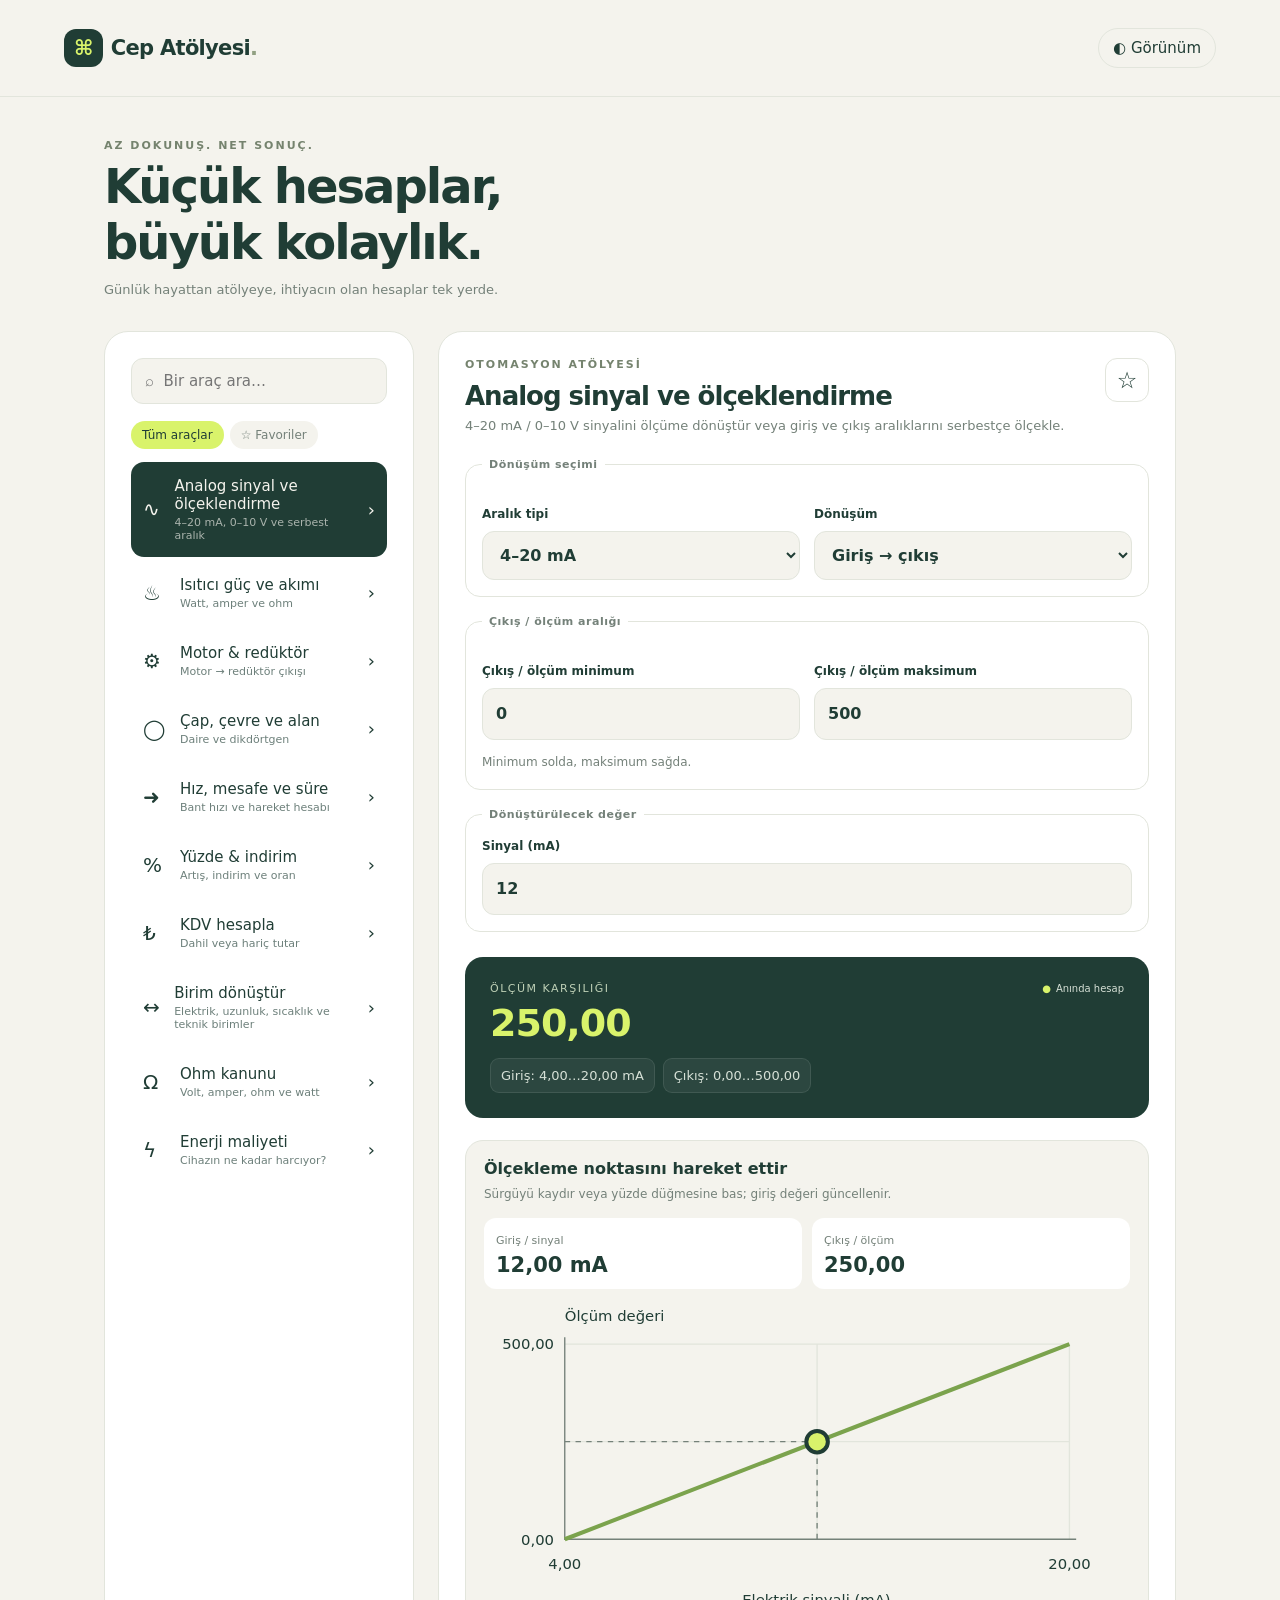
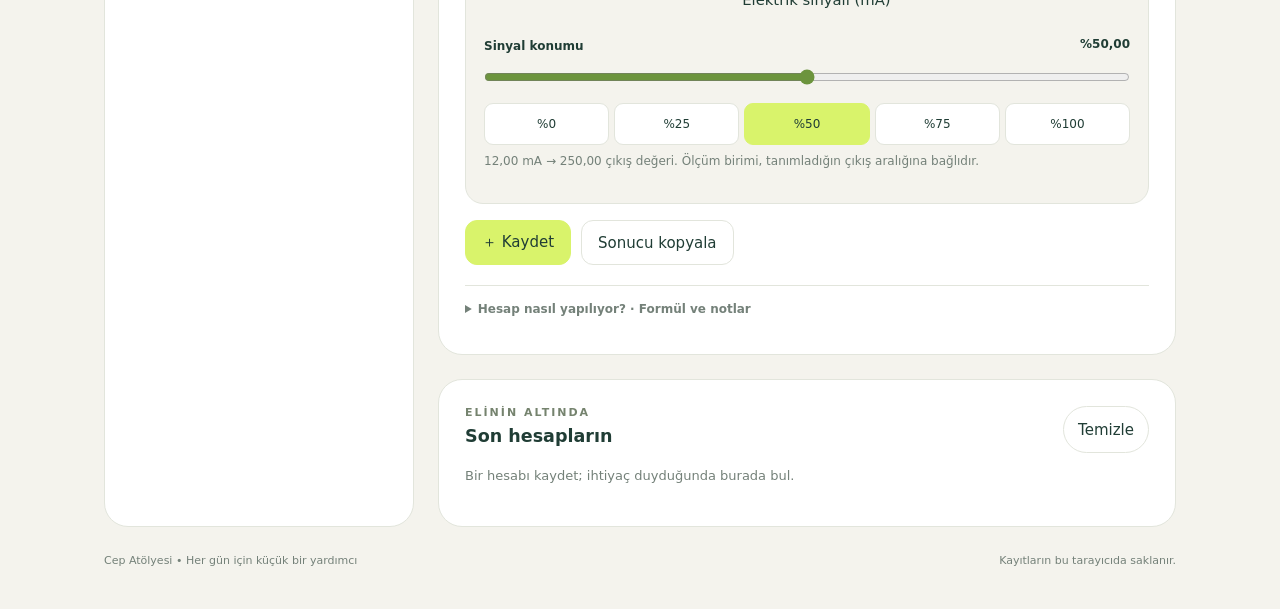
==== tools/index.html @ c8394dfa "Add files via upload" ====
<!doctype html>
<html lang="tr">
<head>
<meta charset="utf-8">
<meta name="viewport" content="width=device-width,initial-scale=1">
<meta name="theme-color" content="#183c32">
<link rel="manifest" href="manifest.json">
<title>Cep Atölyesi</title>
<style>
:root{--bg:#f4f3ed;--card:#fff;--ink:#203d35;--line:#e2e5dc;--muted:#748179;--accent:#d9f36b;--warn:#a44c24}
body.dark{--bg:#0b0b0d;--card:#18181b;--ink:#f1f1f2;--line:#343438;--muted:#a3a3aa;--warn:#ffc48d}
*{box-sizing:border-box}[hidden]{display:none!important}
body{margin:0;background:var(--bg);color:var(--ink);font:15px system-ui,sans-serif}
button,input,select{font:inherit}button{cursor:pointer}
button:focus-visible,input:focus-visible,select:focus-visible,summary:focus-visible{outline:2px solid #a9c858;outline-offset:3px}
header{padding:28px 5%;display:flex;align-items:center;justify-content:space-between;border-bottom:1px solid var(--line)}
.brand{font-size:21px;font-weight:800;letter-spacing:-.7px}.logo{background:var(--ink);color:var(--accent);padding:7px 10px;border-radius:12px;margin-right:8px}
body.dark .logo{background:#242428}
.wrap{max-width:1120px;margin:auto;padding:42px 24px}
h1{font-size:clamp(32px,6vw,48px);letter-spacing:-2px;margin:6px 0 10px}p{line-height:1.6}
.eyebrow{font-size:11px;letter-spacing:2px;font-weight:800;color:#75836e}.intro{margin-bottom:30px}
.layout{display:grid;grid-template-columns:310px 1fr;gap:24px}
.panel{background:var(--card);border:1px solid var(--line);border-radius:24px;padding:26px;min-width:0}
.search,input,select{width:100%;border:1px solid var(--line);border-radius:12px;padding:13px;background:var(--bg);color:var(--ink);min-width:0}
.search{margin-bottom:17px}
nav button{width:100%;display:flex;align-items:center;text-align:left;gap:13px;border:0;background:transparent;border-radius:13px;padding:15px 12px;color:var(--ink);margin:4px 0}
nav button.active{background:var(--ink);color:var(--bg)}
nav small{display:block;font-size:11px;opacity:.65;margin-top:3px}.ico{font-size:20px;width:24px}.star{margin-left:auto;font-size:18px}
.tabs{display:flex;gap:6px;margin-bottom:13px}
.tabs button{border:0;border-radius:20px;padding:7px 11px;background:var(--bg);color:var(--muted);font-size:12px}
.tabs button.selected{background:var(--accent);color:#203d35}
.head{display:flex;justify-content:space-between;gap:10px}.head>div{min-width:0}
h2{font-size:26px;letter-spacing:-1px;margin:0 0 7px}.empty,.muted{color:var(--muted);font-size:13px}
.fav{flex-shrink:0;border:1px solid var(--line);background:var(--card);border-radius:12px;width:44px;height:44px;font-size:23px;color:var(--ink)}
.fields{display:flex;flex-direction:column;gap:18px;margin-top:25px}
.field-group{margin:0;padding:16px;border:1px solid var(--line);border-radius:15px;min-width:0}
.field-group legend{padding:0 7px;font-size:11px;font-weight:750;letter-spacing:.5px;color:var(--muted)}
.field-row{display:grid;grid-template-columns:repeat(2,minmax(0,1fr));gap:14px}
label{display:flex;flex-direction:column;font-size:12px;font-weight:650;line-height:1.5;min-width:0}
label.wide{grid-column:1/-1}.field-label{flex:1;min-height:36px;display:flex;align-items:flex-end}.wide .field-label{min-height:0}
label input,label select{font-size:16px;min-height:48px;margin-top:8px}
.group-note{margin:13px 0 0;font-size:12px;line-height:1.65;color:var(--muted)}
.result{background:var(--ink);color:#fff;border-radius:18px;padding:25px;margin-top:25px;min-height:148px}
body.dark .result{background:#242428}
.result small{color:#bed0b6;font-size:11px;text-transform:uppercase;letter-spacing:1.5px}
.result-heading{display:flex;justify-content:space-between;gap:12px;align-items:center}
.live-tag{font-size:10px;color:#d6e0d6;white-space:nowrap}.live-tag:before{content:'●';color:var(--accent);margin-right:5px}
.number{font-size:38px;font-weight:750;letter-spacing:-1px;margin:6px 0;color:var(--accent);overflow-wrap:anywhere}
.detail{display:flex;flex-wrap:wrap;gap:8px;margin-top:13px;line-height:1.5;font-size:13px;color:#d6e0d6}
.detail span{background:#ffffff0e;border:1px solid #ffffff18;border-radius:9px;padding:7px 10px}
.detail.error{color:#ffd9c2}
.sv{margin-top:22px;padding:18px;border:1px solid var(--line);border-radius:18px;background:var(--bg)}
.sv h3{margin:0;font-size:16px}.sv p{font-size:12px;line-height:1.6;color:var(--muted);margin:7px 0 14px}
.sv-values{display:grid;grid-template-columns:repeat(2,minmax(0,1fr));gap:10px}
.sv-values div{padding:12px;background:var(--card);border-radius:12px;min-width:0}
.sv-values small{color:var(--muted);font-size:11px}.sv-values strong{display:block;font-size:21px;margin-top:5px;overflow-wrap:anywhere}
.chart{width:100%;display:block;color:var(--ink);margin-top:8px}
.chart text{fill:currentColor;font:11px system-ui,sans-serif}.chart path{fill:none}
.chart .grid{stroke:var(--line)}.chart .axis{stroke:var(--muted)}.chart .line{stroke:#7ba34d;stroke-width:3}
.chart .cross{stroke:var(--muted);stroke-dasharray:4 4}.chart .pt{fill:var(--accent);stroke:#203d35;stroke-width:3}
.sv-pos{display:flex;justify-content:space-between;font-size:12px;margin-top:10px}
#sv-slider{padding:0;border:0;min-height:44px;margin:0;accent-color:#6c943d;background:transparent}
.stops{display:flex;gap:5px}
.stops button{flex:1;min-height:42px;border:1px solid var(--line);background:var(--card);color:var(--ink);border-radius:9px;font-size:12px}
.stops button.active{background:var(--accent);color:#203d35;border-color:var(--accent)}
.sv-state{font-size:12px;line-height:1.6;margin:12px 0 0;color:var(--muted)}.sv-state.warn{color:var(--warn)}
.actions{display:flex;flex-wrap:wrap;gap:10px;margin-top:16px}
.actions button,.theme{border:1px solid var(--line);background:var(--card);border-radius:12px;padding:12px 16px;color:var(--ink)}
.theme{background:transparent;border-radius:25px;padding:10px 14px}
.actions .primary{background:var(--accent);border-color:var(--accent);color:#203d35}
button:disabled{opacity:.45;cursor:default}
.formula-box{margin-top:20px;border-top:1px solid var(--line);padding-top:16px;color:var(--muted);font-size:12px}
.formula-box summary{cursor:pointer;min-height:26px;font-weight:650}.formula-box p{line-height:1.7;margin:8px 0}
.bottom{margin-top:24px}
.history{display:flex;justify-content:space-between;gap:12px;width:100%;text-align:left;border:0;border-bottom:1px solid var(--line);background:transparent;color:var(--ink);padding:14px 0;font-size:13px}
.history span{display:block;color:var(--muted);font-size:11px;line-height:1.6;margin-top:3px}.history strong{overflow-wrap:anywhere;text-align:right}
footer{display:flex;flex-wrap:wrap;justify-content:space-between;gap:20px;margin-top:27px;font-size:11px;color:var(--muted)}
#toast{position:fixed;bottom:22px;left:50%;transform:translateX(-50%);background:var(--ink);color:var(--bg);border-radius:30px;padding:12px 20px;display:none;z-index:4}
@media(max-width:720px){header{padding:20px}.wrap{padding:28px 16px}.layout{grid-template-columns:1fr;gap:16px}.panel{padding:20px;border-radius:20px}
nav{display:grid;grid-template-columns:1fr 1fr;gap:3px}nav button{padding:12px 8px;font-size:12px;min-width:0}.star{display:none}
.field-group{padding:12px}.field-row{gap:10px}label input{padding:11px 9px}label select{font-size:14px}.number{font-size:32px}.result{padding:20px}.chart text{font-size:16px}}
</style>
</head>
<body>
<header><div class="brand"><span class="logo">⌘</span>Cep Atölyesi<span style="color:#91a082">.</span></div><button class="theme" id="theme" aria-label="Temayı değiştir">◐ Görünüm</button></header>
<main class="wrap">
<section class="intro"><div class="eyebrow">AZ DOKUNUŞ. NET SONUÇ.</div><h1>Küçük hesaplar,<br>büyük kolaylık.</h1><p class="muted" style="margin:0">Günlük hayattan atölyeye, ihtiyacın olan hesaplar tek yerde.</p></section>
<div class="layout">
<aside class="panel"><input class="search" id="search" placeholder="⌕  Bir araç ara…" aria-label="Araç ara"><div class="tabs"><button id="all" class="selected">Tüm araçlar</button><button id="favorites">☆ Favoriler</button></div><nav id="nav"></nav></aside>
<section>
<div class="panel">
<div class="head"><div><div class="eyebrow" id="category" style="margin-bottom:10px"></div><h2 id="title"></h2><div class="empty" id="desc"></div></div><button id="fav" class="fav"></button></div>
<div id="fields" class="fields"></div>
<div class="result" aria-live="polite"><div class="result-heading"><small id="resultlabel">SONUÇ</small><span class="live-tag">Anında hesap</span></div><div class="number" id="number">—</div><div class="detail" id="detail"></div></div>
<section id="sv" class="sv" hidden aria-labelledby="sv-title">
<h3 id="sv-title">Ölçekleme noktasını hareket ettir</h3><p>Sürgüyü kaydır veya yüzde düğmesine bas; giriş değeri güncellenir.</p>
<div class="sv-values"><div><small>Giriş / sinyal</small><strong id="sv-sig">—</strong></div><div><small>Çıkış / ölçüm</small><strong id="sv-mea">—</strong></div></div>
<svg id="chart" class="chart" viewBox="0 0 480 245" role="img" aria-labelledby="ct cd"><title id="ct">Giriş ve çıkış arasındaki doğrusal ilişki</title><desc id="cd">Yatay eksen girişi, dikey eksen çıkış değerini gösterir.</desc>
<path class="grid" d="M60 35H435M60 107.5H435M247.5 35V180M435 35V180"/><path class="axis" d="M60 30V180H440"/><path class="line" d="M60 180L435 35"/><path id="cross" class="cross" d=""/>
<text x="60" y="18">Ölçüm değeri</text><text id="c-top" x="52" y="39" text-anchor="end"></text><text id="c-bot" x="52" y="184" text-anchor="end"></text><text id="c-left" x="60" y="202" text-anchor="middle"></text><text id="c-right" x="435" y="202" text-anchor="middle"></text><text id="c-xt" x="247" y="229" text-anchor="middle"></text>
<circle id="pt" class="pt" cx="247.5" cy="107.5" r="8"/></svg>
<div class="sv-pos"><label for="sv-slider" style="display:block">Sinyal konumu</label><strong id="sv-pct">—</strong></div>
<input id="sv-slider" type="range" min="0" max="100" step="0.1" value="50">
<div class="stops" id="stops"><button type="button" data-p="0">%0</button><button type="button" data-p="25">%25</button><button type="button" data-p="50">%50</button><button type="button" data-p="75">%75</button><button type="button" data-p="100">%100</button></div>
<p id="sv-state" class="sv-state"></p>
</section>
<div class="actions"><button class="primary" id="save">＋ Kaydet</button><button id="copy">Sonucu kopyala</button></div>
<details class="formula-box"><summary>Hesap nasıl yapılıyor? · Formül ve notlar</summary><p id="formula"></p></details>
</div>
<div class="panel bottom"><div class="head"><div><div class="eyebrow">ELİNİN ALTINDA</div><h3 style="margin:7px 0">Son hesapların</h3></div><button class="theme" id="clear">Temizle</button></div><div id="history"></div></div>
</section>
</div>
<footer><span>Cep Atölyesi • Her gün için küçük bir yardımcı</span><span>Kayıtların bu tarayıcıda saklanır.</span></footer>
</main>
<div id="toast" role="status"></div>
<script>
(()=>{'use strict';
const $=id=>document.getElementById(id);

/* ---------- Yardımcılar ---------- */
// Türkçe giriş: "1.500" → 1500, "1.500,5" → 1500,5, "0.5" → 0,5, "-40" desteklenir.
function num(s){s=String(s).trim().replace(/\s/g,'').replace('−','-');if(!s)return NaN;
 if(s.includes(','))s=s.replace(/\./g,'').replace(',','.');
 else if(/^[+-]?\d{1,3}(\.\d{3})+$/.test(s))s=s.replace(/\./g,'');
 return /^[+-]?(\d+\.?\d*|\.\d+)$/.test(s)?Number(s):NaN}
// En az 2 ondalık; küçük sayılarda anlamlı basamak korunur.
function fmt(x){x=Number(x);if(!Number.isFinite(x))return '—';const a=Math.abs(x);
 if(a!==0&&a<1e-9)return x.toExponential(3).replace('.',',');
 const d=a===0||a>=1?2:Math.min(10,2-Math.floor(Math.log10(a)));
 return x.toLocaleString('tr-TR',{minimumFractionDigits:2,maximumFractionDigits:d})}
const read=(k,d,ok)=>{try{const x=JSON.parse(localStorage.getItem(k));return ok(x)?x:d}catch{return d}};
const store=(k,v)=>{try{localStorage.setItem(k,JSON.stringify(v))}catch{toast('Tarayıcı kaydetmeye izin vermiyor.')}};
let tt;function toast(t){const e=$('toast');e.textContent=t;e.style.display='block';clearTimeout(tt);tt=setTimeout(()=>e.style.display='none',2200)}
const pos=(...a)=>a.every(x=>x>0);

/* ---------- Birimler ---------- */
const UN={Uzunluk:{mm:.001,cm:.01,m:1,km:1000,'inç':.0254,ft:.3048},Kütle:{g:.001,kg:1,ton:1000,lb:.45359237},Sıcaklık:{'°C':0,'°F':0,K:0},
Akım:{'µA':1e-6,mA:.001,A:1,kA:1000},Gerilim:{mV:.001,V:1,kV:1000},Güç:{mW:.001,W:1,kW:1000,MW:1e6},Alan:{'mm²':1e-6,'cm²':1e-4,'m²':1,'inç²':.00064516},
Enerji:{mWh:.001,Wh:1,kWh:1000,MWh:1e6},Hacim:{mL:.001,L:1,'m³':1000,galon:3.785411784},Basınç:{bar:1e5,kPa:1e3,MPa:1e6,psi:6894.757293168},
Hız:{'m/s':1,'km/sa':1/3.6,mph:.44704},Zaman:{ms:.001,s:1,dk:60,sa:3600},Tork:{'N·m':1,'N·cm':.01,'kgf·m':9.80665,'lbf·ft':1.3558179483314}};
function convert(g,a,f,t){if(g==='Sıcaklık'){const c=f==='°C'?a:f==='°F'?(a-32)*5/9:a-273.15;if(c<-273.15000001)throw Error('Sıcaklık mutlak sıfırın altında olamaz.');return t==='°C'?c:t==='°F'?c*9/5+32:c+273.15}return a*UN[g][f]/UN[g][t]}

/* ---------- Araçlar ----------
 groups: [başlık, [[id, etiket, varsayılan | seçenekler | v=>seçenekler, varsayılanİndeks]], ipucu]
 calc(v) saftır: v'deki sayılar (seçimlerde index, '$id' ile metin) → {main, det[], x?} */
const ALL=['a','b','c','d','e'];
const T=[
{id:'signal',icon:'∿',title:'Analog sinyal ve ölçeklendirme',sub:'4–20 mA, 0–10 V ve serbest aralık',cat:'OTOMASYON ATÖLYESİ',desc:'4–20 mA / 0–10 V sinyalini ölçüme dönüştür veya giriş ve çıkış aralıklarını serbestçe ölçekle.',
 rl:['Ölçüm karşılığı','Hesaplanan sinyal'],neg:ALL,
 groups:[['Dönüşüm seçimi',[['kind','Aralık tipi',['4–20 mA','0–10 V','Serbest ölçeklendirme']],['mode','Dönüşüm',['Giriş → çıkış','Çıkış → giriş']]]],
  ['Giriş aralığı (serbest mod)',[['d','Giriş minimum','0'],['e','Giriş maksimum','10000']],'Yalnızca serbest ölçeklendirmede kullanılır.'],
  ['Çıkış / ölçüm aralığı',[['b','Çıkış / ölçüm minimum','0'],['c','Çıkış / ölçüm maksimum','500']],'Minimum solda, maksimum sağda.'],
  ['Dönüştürülecek değer',[['a','Giriş değeri','12']]]],
 hide:v=>v.kind===2?[]:['d','e'],
 label:v=>({a:v.mode===1?'Çıkış / ölçüm değeri':['Sinyal (mA)','Sinyal (V)','Giriş değeri'][v.kind]}),
 calc:v=>{const k=v.kind,rev=v.mode===1,lo=k===0?4:k===1?0:v.d,hi=k===0?20:k===1?10:v.e,u=k===0?'mA':k===1?'V':'',mn=v.b,mx=v.c;
  if(!(hi>lo))throw Error('Giriş maksimumu minimumdan büyük olmalı.');if(!(mx>mn))throw Error('Çıkış maksimumu minimumdan büyük olmalı.');
  const f=rev?(v.a-mn)/(mx-mn):(v.a-lo)/(hi-lo),sig=lo+f*(hi-lo),mea=mn+f*(mx-mn);
  return{main:rev?fmt(sig)+(u?' '+u:''):fmt(mea),det:[...(f<0||f>1?['Aralık dışında; doğrusal uzatma uygulanır.']:[]),`Giriş: ${fmt(lo)}…${fmt(hi)}${u?' '+u:''}`,`Çıkış: ${fmt(mn)}…${fmt(mx)}`],x:{f,sig,mea,lo,hi,mn,mx,u,rev}}},
 formula:'çıkış = çıkış min + (giriş − giriş min) × (çıkış max − çıkış min) / (giriş max − giriş min). Ters dönüşüm de mümkündür. Sınır dışı değerler kırpılmaz.'},
{id:'heater',icon:'♨',title:'Isıtıcı güç ve akımı',sub:'Watt, amper ve ohm',cat:'ELEKTRİK ATÖLYESİ',desc:'Gerilimle birlikte güç, akım veya direnç gir; diğerlerini bul.',rl:'Isıtıcı akımı',
 groups:[['Bilinen büyüklük',[['mode','Bilinen değer',['Güç (W)','Akım (A)','Direnç (Ω)']]]],['Isıtıcı değerleri',[['a','Gerilim (V)','230'],['b','Güç (W)','2000']]]],
 label:v=>({b:['Güç (W)','Akım (A)','Direnç (Ω)'][v.mode]}),
 calc:v=>{if(!pos(v.a,v.b))throw Error('Gerilim ve ikinci değer sıfırdan büyük olmalı.');const p=v.mode===0?v.b:v.mode===1?v.a*v.b:v.a*v.a/v.b;
  return{main:fmt(p/v.a)+' A',det:[`Güç: ${fmt(p)} W`,`Direnç: ${fmt(v.a*v.a/p)} Ω`]}},
 formula:'İdeal dirençli yük: P = V × I = V² / R. DC veya tek faz AC etkin gerilim içindir; üç faz bağlantıları kapsamaz.'},
{id:'rpm',icon:'⚙',title:'Motor & redüktör',sub:'Motor → redüktör çıkışı',cat:'MEKANİK ATÖLYE',desc:'Motor gücü, devri ve redüktör oranını gir; çıkışta devir ve torkun nasıl değiştiğini gör.',rl:'Redüktör çıkış devri',
 groups:[['Motor ve redüktör',[['a','Motor devri (RPM)','1400'],['b','Redüktör oranı (i)','30']]],['Motor gücü',[['c','Motor mil gücü (kW)','1,5']],'Etiketteki nominal kW genellikle mildeki mekanik gücü belirtir. Çıkış torku, kayıpsız (ideal) değerdir.']],
 calc:v=>{if(!pos(v.a,v.b,v.c))throw Error('Motor devri, oran ve güç sıfırdan büyük olmalı.');const ti=9550*v.c/v.a,out=v.a/v.b;
  return{main:fmt(out)+' RPM',det:[`Giriş torku: ${fmt(ti)} Nm`,`Çıkış torku (ideal): ${fmt(ti*v.b)} Nm`,`Çıkış: ${fmt(out/60)} RPS`,`Çıkış tur süresi: ${fmt(60/out)} s`]}},
 formula:'Çıkış devri = motor RPM / oran. Giriş torku ≈ 9550 × kW / RPM. İdeal çıkış torku = giriş torku × oran. RPS = RPM / 60; tur süresi = 60 / RPM. Verim %100 varsayılır; gerçek tork daha düşüktür. Redüktörün katalog tork sınırına uyulmalıdır.'},
{id:'circle',icon:'◯',title:'Çap, çevre ve alan',sub:'Daire ve dikdörtgen',cat:'ÖLÇÜ & GEOMETRİ',desc:'Şekli ve ölçüleri seç; alanı ve çevreyi birlikte gör.',rl:'Alan',
 groups:[['Şekil ve birim',[['mode','Şekil ve bilinen',['Daire: çap','Daire: yarıçap','Daire: çevre','Dikdörtgen']],['unit','Uzunluk birimi',['mm','cm','m']]]],['Ölçüler',[['a','Çap','10'],['b','İkinci kenar','20']]]],
 hide:v=>v.mode===3?[]:['b'],label:v=>({a:['Çap','Yarıçap','Çevre','Birinci kenar'][v.mode]}),
 calc:v=>{const m=v.mode,u=v.$unit;if(!pos(v.a)||(m===3&&!pos(v.b)))throw Error('Kullanılan uzunluklar sıfırdan büyük olmalı.');
  const d=m===0?v.a:m===1?2*v.a:v.a/Math.PI,area=m===3?v.a*v.b:Math.PI*d*d/4,per=m===3?2*(v.a+v.b):Math.PI*d;
  return{main:fmt(area)+' '+u+'²',det:[`Çevre: ${fmt(per)} ${u}`,...(m===3?[]:[`Çap: ${fmt(d)} ${u}`])]}},
 formula:'Daire: çevre = πd, alan = πd² / 4. Dikdörtgen: alan = a × b, çevre = 2(a + b).'},
{id:'motion',icon:'➜',title:'Hız, mesafe ve süre',sub:'Bant hızı ve hareket hesabı',cat:'MEKANİK ATÖLYE',desc:'Sabit hızlı hareket için iki değerden üçüncüsünü hesapla.',rl:['Süre','Mesafe','Hız'],
 groups:[['Hesap seçimi',[['mode','Hesaplanacak',['Süre','Mesafe','Hız']]]],['Bilinen değerler',[['a','Mesafe (m)','10'],['b','Hız (m/s)','0,5']]]],
 label:v=>({a:['Mesafe (m)','Hız (m/s)','Mesafe (m)'][v.mode],b:['Hız (m/s)','Süre (s)','Süre (s)'][v.mode]}),
 calc:v=>{if(v.a<0||!(v.b>0))throw Error('İlk değer negatif olamaz; ikinci değer sıfırdan büyük olmalı.');const r=v.mode===1?v.a*v.b:v.a/v.b;
  return{main:fmt(r)+[' s',' m',' m/s'][v.mode],det:v.mode===2?[`${fmt(r*60)} m/dk`,`${fmt(r*3.6)} km/sa`]:v.mode===0?[`${fmt(r/60)} dakika`]:['Sabit hızlı hareket; ivmelenme dahil değildir.']}},
 formula:'Mesafe = hız × süre. Giriş birimleri metre, saniye ve metre/saniyedir.'},
{id:'percent',icon:'%',title:'Yüzde & indirim',sub:'Artış, indirim ve oran',cat:'GÜNLÜK HESAPLAR',desc:'Bir tutarın yüzdesini, indirimini veya artışını bul.',rl:['İndirimli tutar','Artırılmış tutar','Yüzde tutarı'],neg:['a','b'],
 groups:[['İşlem seçimi',[['mode','İşlem',['İndirim uygula','Artış uygula','Yüzdesini bul']]]],['Tutar ve oran',[['a','Tutar','1000'],['b','Yüzde (%)','20']]]],
 calc:v=>{const p=v.a*v.b/100;return{main:fmt(v.mode===0?v.a-p:v.mode===1?v.a+p:p),det:[`Yüzde tutarı: ${fmt(p)}`,`Başlangıç: ${fmt(v.a)}`]}},
 formula:'Yüzde tutarı = tutar × yüzde / 100'},
{id:'vat',icon:'₺',title:'KDV hesapla',sub:'Dahil veya hariç tutar',cat:'GÜNLÜK HESAPLAR',desc:'KDV oranını kendin belirle, tutarları birlikte gör.',rl:'KDV dahil toplam',neg:['a'],
 groups:[['Tutarın türü',[['mode','Giriş tutarı',['KDV hariç','KDV dahil']]]],['Tutar ve KDV oranı',[['a','Tutar (₺)','1000'],['b','KDV oranı (%)','20']]]],
 calc:v=>{if(v.b<0)throw Error('KDV oranı negatif olamaz.');const r=v.b/100,base=v.mode?v.a/(1+r):v.a;return{main:fmt(base*(1+r))+' ₺',det:[`KDV hariç: ${fmt(base)} ₺`,`KDV: ${fmt(base*r)} ₺`]}},
 formula:'KDV dahil = KDV hariç × (1 + oran / 100). Oran kullanıcı tarafından belirlenir.'},
{id:'unit',icon:'↔',title:'Birim dönüştür',sub:'Elektrik, uzunluk, sıcaklık ve teknik birimler',cat:'ÖLÇÜ & DÖNÜŞÜM',desc:'Birimi seç, karşılığını anında gör.',rl:'Dönüşüm sonucu',neg:['a'],
 groups:[['Ölçü türü',[['group','Ölçü',Object.keys(UN)]]],['Birimler',[['from','Kaynak birim',v=>Object.keys(UN[v.$group]),0],['to','Hedef birim',v=>Object.keys(UN[v.$group]),1]]],['Dönüştürülecek değer',[['a','Değer','100']]]],
 calc:v=>{const r=convert(v.$group,v.a,v.$from,v.$to);return{main:fmt(r)+' '+v.$to,det:[`${fmt(v.a)} ${v.$from} = ${fmt(r)} ${v.$to}`]}},
 formula:'Dönüşümler standart birim katsayıları ile hesaplanır. Çok küçük sonuçlarda anlamlı basamaklar korunur.'},
{id:'ohm',icon:'Ω',title:'Ohm kanunu',sub:'Volt, amper, ohm ve watt',cat:'ELEKTRİK ATÖLYESİ',desc:'Bildiğin iki büyüklüğü seç; gerilim, akım, direnç ve gücü birlikte gör.',rl:['Akım','Elektrik gücü','Gerilim','Akım','Gerilim','Gerilim'],
 groups:[['Hesap seçimi',[['mode','Bilinen iki değer',['Gerilim + Direnç (V, Ω)','Gerilim + Akım (V, A)','Akım + Direnç (A, Ω)','Gerilim + Güç (V, W)','Akım + Güç (A, W)','Direnç + Güç (Ω, W)']]]],['Bilinen değerler',[['a','Gerilim (V)','24'],['b','Direnç (Ω)','120']]]],
 label:v=>{const L=[['Gerilim (V)','Direnç (Ω)'],['Gerilim (V)','Akım (A)'],['Akım (A)','Direnç (Ω)'],['Gerilim (V)','Güç (W)'],['Akım (A)','Güç (W)'],['Direnç (Ω)','Güç (W)']][v.mode];return{a:L[0],b:L[1]}},
 calc:v=>{const{a,b,mode:m}=v;if(!pos(a,b))throw Error('Bilinen iki değer de sıfırdan büyük olmalı.');let V,I,R,P;
  if(m===0){V=a;R=b;I=V/R}else if(m===1){V=a;I=b;R=V/I}else if(m===2){I=a;R=b;V=I*R}else if(m===3){V=a;P=b;I=P/V;R=V/I}else if(m===4){I=a;P=b;V=P/I;R=V/I}else{R=a;P=b;V=Math.sqrt(P*R);I=Math.sqrt(P/R)}
  P=V*I;const key=['I','P','V','I','V','V'][m],all={V,I,R,P},nm={V:'Gerilim',I:'Akım',R:'Direnç',P:'Güç'},un={V:'V',I:'A',R:'Ω',P:'W'};
  return{main:fmt(all[key])+' '+un[key],det:Object.keys(all).filter(k=>k!==key).map(k=>`${nm[k]}: ${fmt(all[k])} ${un[k]}`)}},
 formula:'İdeal dirençli DC devreler: V = I × R; P = V × I = I² × R = V² / R.'},
{id:'energy',icon:'ϟ',title:'Enerji maliyeti',sub:'Cihazın ne kadar harcıyor?',cat:'ELEKTRİK ATÖLYESİ',desc:'Güç, kullanım süresi ve birim fiyatla maliyeti tahmin et.',rl:'Tahmini maliyet',
 groups:[['Kullanım süresi',[['b','Günlük kullanım (saat)','3'],['d','Gün sayısı','30']]],['Güç ve birim fiyat',[['a','Cihaz gücü (W)','2000'],['c','Birim fiyat (₺/kWh)','3']]]],
 calc:v=>{if([v.a,v.b,v.c,v.d].some(x=>x<0)||v.b>24)throw Error('Değerler negatif olamaz; günlük süre en fazla 24 saat.');const e=v.a/1000*v.b*v.d;
  return{main:fmt(e*v.c)+' ₺',det:[`Tüketim: ${fmt(e)} kWh`,`${fmt(v.d)} günlük tahmin`]}},
 formula:'Enerji = (W / 1000) × saat × gün. Birim fiyatı faturandan gir; sabit güç varsayılır.'}
];

/* ---------- Durum ---------- */
let cur=T[0],els={},groupEls=[],valid=false,out=null,only=false;
let favs=read('ca-favs',[],Array.isArray).filter(x=>typeof x==='string');
let hist=read('ca-history',[],x=>Array.isArray(x)&&x.every(h=>h&&typeof h.id==='string'&&typeof h.result==='string')).slice(0,15);

/* ---------- Gezinme ---------- */
function nav(){const focus=document.activeElement?.closest?.('#nav button')?.dataset.id,q=$('search').value.toLocaleLowerCase('tr'),box=$('nav');box.replaceChildren();
 const list=T.filter(t=>(!only||favs.includes(t.id))&&[t.title,t.sub,t.cat,t.desc].join(' ').toLocaleLowerCase('tr').includes(q));
 for(const t of list){const b=document.createElement('button');b.dataset.id=t.id;b.type='button';
  const i=document.createElement('span');i.className='ico';i.textContent=t.icon;const m=document.createElement('span');m.append(t.title);const s=document.createElement('small');s.textContent=t.sub;m.append(s);
  const st=document.createElement('span');st.className='star';st.textContent=favs.includes(t.id)?'★':'›';b.append(i,m,st);b.onclick=()=>openTool(t);box.append(b)}
 if(!list.length){const p=document.createElement('p');p.className='empty';p.textContent=only?'Henüz favori araç yok.':'Aramana uyan araç yok.';box.append(p)}
 markActive();if(focus)box.querySelector(`[data-id="${focus}"]`)?.focus()}
function markActive(){$('nav').querySelectorAll('button').forEach(b=>{const on=b.dataset.id===cur.id;b.classList.toggle('active',on);if(on)b.setAttribute('aria-current','true');else b.removeAttribute('aria-current')})}
function favState(){const f=favs.includes(cur.id);$('fav').textContent=f?'★':'☆';$('fav').setAttribute('aria-pressed',f);$('fav').setAttribute('aria-label',f?'Favorilerden çıkar':'Favorilere ekle')}

/* ---------- Form ---------- */
function openTool(t,inputs){cur=t;els={};groupEls=[];lastX=null;
 $('title').textContent=t.title;$('desc').textContent=t.desc;$('category').textContent=t.cat;$('formula').textContent=t.formula;favState();
 const box=$('fields');box.replaceChildren();
 for(const [h,fs,hint] of t.groups){const g=document.createElement('fieldset');g.className='field-group';const lg=document.createElement('legend');lg.textContent=h;const row=document.createElement('div');row.className='field-row';g.append(lg,row);
  for(const [id,label,def,idx] of fs){const l=document.createElement('label');l.htmlFor=id;const s=document.createElement('span');s.className='field-label';s.textContent=label;
   const sel=typeof def!=='string',el=document.createElement(sel?'select':'input');el.id=id;
   if(sel){if(Array.isArray(def))def.forEach(o=>el.add(new Option(o,o)))}else{el.value=def;el.inputMode=t.neg?.includes(id)?'text':'decimal';el.autocomplete='off';el.spellcheck=false}
   l.append(s,el);row.append(l);els[id]={el,l,s,def,idx};el.addEventListener('input',()=>onInput(id))}
  if(hint){const p=document.createElement('p');p.className='group-note';p.textContent=hint;g.append(p)}
  groupEls.push([g,fs.map(f=>f[0])]);box.append(g)}
 sync();if(inputs)for(const id in els)if(id in inputs){els[id].el.value=inputs[id];sync()}
 markActive();calculate()}
function vals(){const v={};for(const id in els){const e=els[id].el;if(e.tagName==='SELECT'){v[id]=e.selectedIndex;v['$'+id]=e.value}else v[id]=num(e.value)}return v}
function sync(){const v=vals();for(const id in els){const f=els[id];if(typeof f.def!=='function')continue;const o=f.def(v),k=o.join('|');if(f.el.dataset.k===k)continue;
 const old=f.el.value;f.el.replaceChildren();o.forEach(x=>f.el.add(new Option(x,x)));f.el.dataset.k=k;f.el.value=o.includes(old)?old:o[Math.min(f.idx||0,o.length-1)]}}
function onInput(id){if(cur.id==='signal'&&lastX&&(id==='mode'||id==='kind'))keepPosition();calculate()}
function keepPosition(){const v=vals(),k=v.kind,lo=k===0?4:k===1?0:v.d,hi=k===0?20:k===1?10:v.e;if(![lo,hi,v.b,v.c].every(Number.isFinite)||!(hi>lo)||!(v.c>v.b))return;
 const f=lastX.f,val=v.mode===1?v.b+f*(v.c-v.b):lo+f*(hi-lo);setValue('a',val)}
function setValue(id,val){els[id].el.value=String(Number(val.toFixed(8))).replace('.',',')}

function calculate(){sync();const v=vals(),hid=cur.hide?cur.hide(v):[],lab=cur.label?cur.label(v):{};
 for(const id in els){els[id].l.hidden=hid.includes(id);if(lab[id])els[id].s.textContent=lab[id]}
 for(const [g,ids] of groupEls){const vis=ids.filter(i=>!hid.includes(i));g.hidden=!vis.length;ids.forEach(i=>els[i].l.classList.toggle('wide',vis.length===1&&vis[0]===i))}
 const rl=cur.rl;$('resultlabel').textContent=(Array.isArray(rl)?rl[v.mode]:rl)||'SONUÇ';
 const det=$('detail');det.classList.remove('error');
 try{for(const id in els)if(els[id].el.tagName==='INPUT'&&!hid.includes(id)&&!Number.isFinite(v[id]))throw Error('Tüm alanlara geçerli bir sayı gir.');
  out=cur.calc(v);if(/—/.test(out.main+out.det.join()))throw Error('Sonuç hesaplanamıyor; değerleri kontrol et.');
  $('number').textContent=out.main;det.replaceChildren(...out.det.map(t=>{const s=document.createElement('span');s.textContent=t;return s}));valid=true}
 catch(e){$('number').textContent='—';det.textContent=e.message;det.classList.add('error');valid=false;out=null}
 $('save').disabled=$('copy').disabled=!valid;visual()}

/* ---------- Sinyal grafiği ---------- */
let lastX=null;
function visual(){const p=$('sv');p.hidden=cur.id!=='signal';if(p.hidden){lastX=null;return}
 const x=valid&&out.x;lastX=x||null;const dis=!x;$('sv-slider').disabled=dis;$('stops').querySelectorAll('button').forEach(b=>b.disabled=dis);
 const st=$('sv-state');
 if(!x){$('sv-sig').textContent=$('sv-mea').textContent=$('sv-pct').textContent='—';$('pt').style.display='none';$('cross').setAttribute('d','');
  ['c-top','c-bot','c-left','c-right','c-xt'].forEach(i=>$(i).textContent='');st.className='sv-state';st.textContent='Grafik için geçerli değerler ve minimumdan büyük bir maksimum gir.';return}
 const pct=x.f*100,inside=x.f>=0&&x.f<=1,u=x.u?' '+x.u:'';
 $('sv-sig').textContent=fmt(x.sig)+u;$('sv-mea').textContent=fmt(x.mea);$('sv-pct').textContent='%'+fmt(pct);$('sv-slider').value=Math.max(0,Math.min(100,pct));
 $('sv-slider').setAttribute('aria-valuetext',`${fmt(x.sig)}${u}; ölçüm ${fmt(x.mea)}; yüzde ${fmt(pct)}`);
 $('c-top').textContent=fmt(x.mx);$('c-bot').textContent=fmt(x.mn);$('c-left').textContent=fmt(x.lo);$('c-right').textContent=fmt(x.hi);$('c-xt').textContent=x.u?'Elektrik sinyali ('+x.u+')':'Giriş değeri';
 const cx=60+375*x.f,cy=180-145*x.f;$('pt').style.display=inside?'':'none';$('pt').setAttribute('cx',cx);$('pt').setAttribute('cy',cy);$('cross').setAttribute('d',inside?`M60 ${cy}H${cx}V180`:'');
 st.className='sv-state'+(inside?'':' warn');
 st.textContent=inside?`${fmt(x.sig)}${u} → ${fmt(x.mea)} çıkış değeri. Ölçüm birimi, tanımladığın çıkış aralığına bağlıdır.`:'Girilen değer aralık dışında. Sayısal sonuç korunur; nokta grafikte gösterilmez.';
 $('stops').querySelectorAll('button').forEach(b=>b.classList.toggle('active',Math.abs(Number(b.dataset.p)-pct)<1e-5))}
function setPercent(p){if(!lastX)return;const x=lastX,f=Math.max(0,Math.min(100,p))/100;setValue('a',x.rev?x.mn+f*(x.mx-x.mn):x.lo+f*(x.hi-x.lo));calculate()}
$('sv-slider').addEventListener('input',e=>setPercent(Number(e.target.value)));
$('stops').addEventListener('click',e=>{const b=e.target.closest('button');if(b)setPercent(Number(b.dataset.p))});

/* ---------- Kayıtlar ---------- */
function renderHistory(){const box=$('history');box.replaceChildren();
 if(!hist.length){const p=document.createElement('p');p.className='empty';p.textContent='Bir hesabı kaydet; ihtiyaç duyduğunda burada bul.';box.append(p);return}
 hist.forEach(h=>{const b=document.createElement('button');b.type='button';b.className='history';b.title='Girdileri geri yükle';
  const d=document.createElement('div');d.textContent=h.title;const s=document.createElement('span');s.textContent=h.detail||'';d.append(s);const r=document.createElement('strong');r.textContent=h.result;
  b.append(d,r);b.onclick=()=>{const t=T.find(t=>t.id===h.id);if(t){openTool(t,h.inputs||{});window.scrollTo({top:0,behavior:'smooth'})}};box.append(b)})}
$('save').onclick=()=>{if(!valid)return;const inputs={};for(const id in els)inputs[id]=els[id].el.value;
 hist.unshift({id:cur.id,title:cur.title,result:out.main,detail:out.det.join(' • '),inputs});hist=hist.slice(0,15);store('ca-history',hist);renderHistory();toast('Hesap kaydedildi')};
$('copy').onclick=async()=>{if(!valid)return;try{await navigator.clipboard.writeText(`${cur.title}: ${out.main}\n${out.det.join('\n')}`);toast('Sonuç kopyalandı')}catch{toast('Kopyalama izni verilmedi.')}};
$('clear').onclick=()=>{hist=[];store('ca-history',hist);renderHistory()};
$('fav').onclick=()=>{favs=favs.includes(cur.id)?favs.filter(i=>i!==cur.id):[...favs,cur.id];store('ca-favs',favs);favState();nav()};
$('search').oninput=nav;
function filter(v){only=v;$('all').classList.toggle('selected',!v);$('favorites').classList.toggle('selected',v);nav()}
$('all').onclick=()=>filter(false);$('favorites').onclick=()=>filter(true);

/* ---------- Tema ve PWA ---------- */
const stored=read('ca-dark',null,x=>typeof x==='boolean');
document.body.classList.toggle('dark',stored??matchMedia('(prefers-color-scheme: dark)').matches);
$('theme').onclick=()=>{document.body.classList.toggle('dark');store('ca-dark',document.body.classList.contains('dark'))};
if('serviceWorker' in navigator&&/^https?:$/.test(location.protocol))navigator.serviceWorker.register('sw.js').catch(()=>{});

nav();openTool(T[0]);renderHistory();
})();
</script>
</body>
</html>
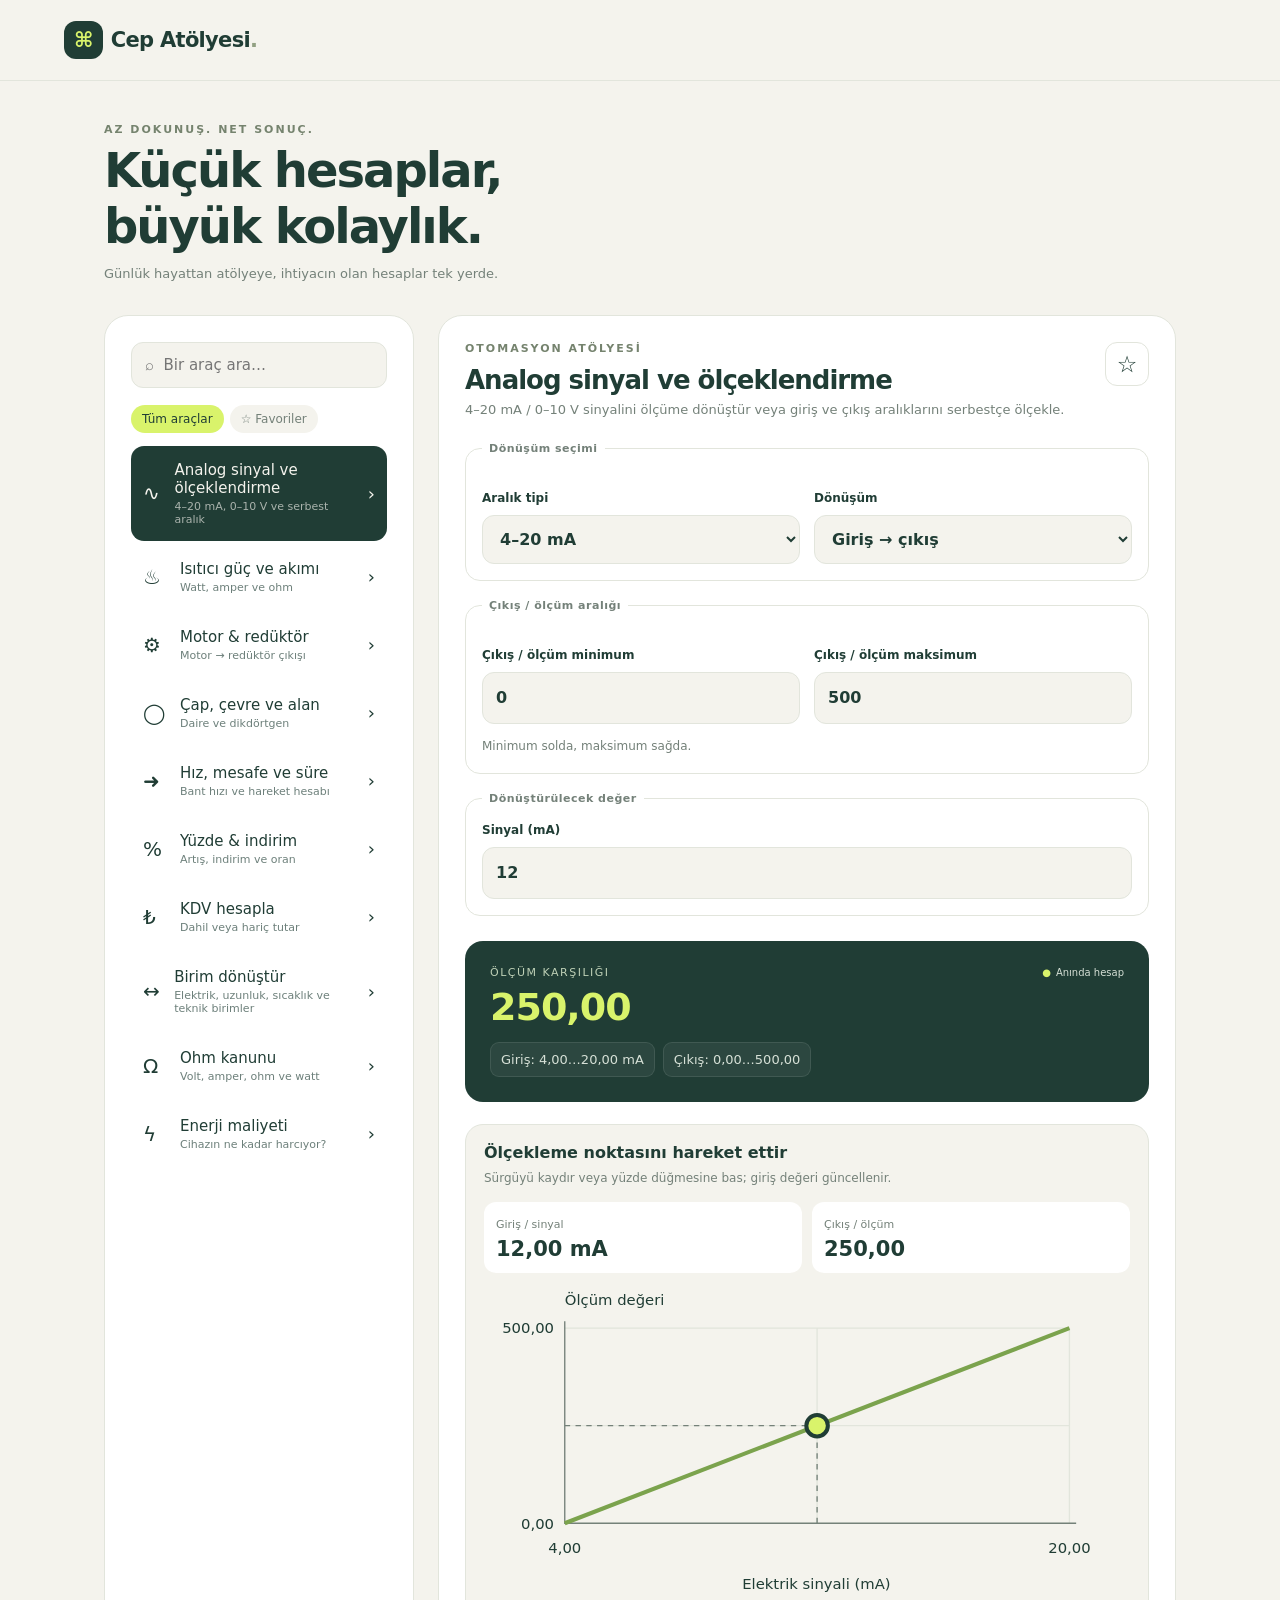
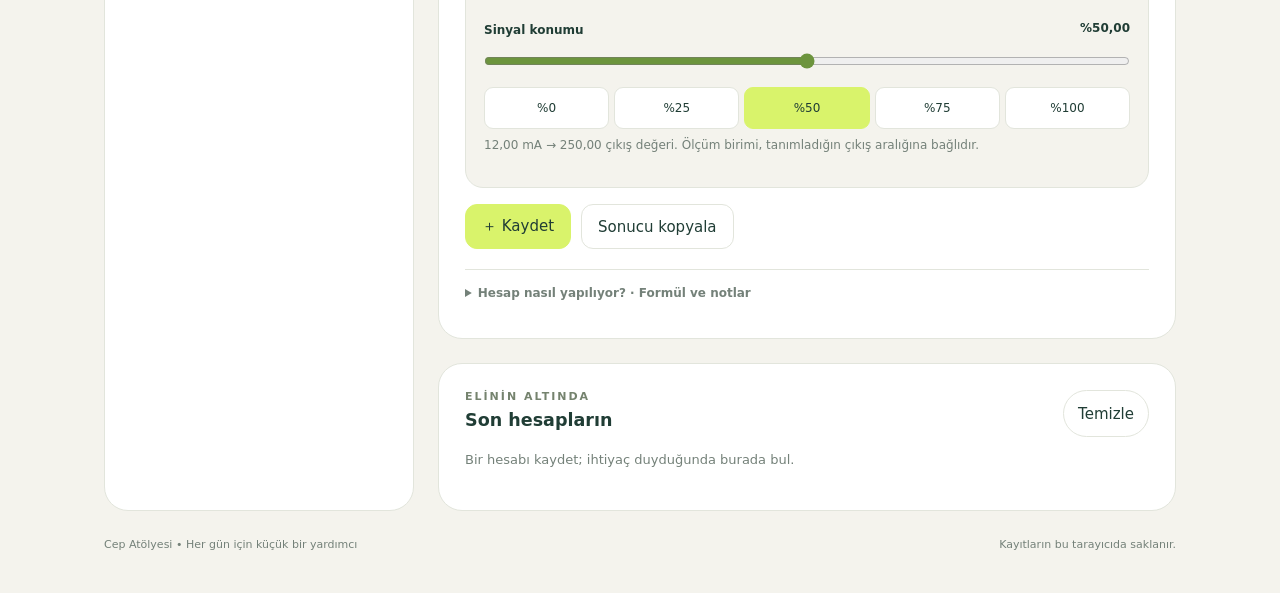
==== commit 87adfbf1: "Enhance meta tags for responsive design and themes Updated viewport and theme-color meta tags to sup" ====
--- a/tools/index.html
+++ b/tools/index.html
@@ -2,14 +2,16 @@
 <html lang="tr">
 <head>
 <meta charset="utf-8">
-<meta name="viewport" content="width=device-width,initial-scale=1">
-<meta name="theme-color" content="#183c32">
+<meta name="viewport" content="width=device-width,initial-scale=1,maximum-scale=1,user-scalable=no">
+<meta name="theme-color" content="#f4f3ed" media="(prefers-color-scheme: light)">
+<meta name="theme-color" content="#0b0b0d" media="(prefers-color-scheme: dark)">
 <link rel="manifest" href="manifest.json">
 <title>Cep Atölyesi</title>
 <style>
 :root{--bg:#f4f3ed;--card:#fff;--ink:#203d35;--line:#e2e5dc;--muted:#748179;--accent:#d9f36b;--warn:#a44c24}
 body.dark{--bg:#0b0b0d;--card:#18181b;--ink:#f1f1f2;--line:#343438;--muted:#a3a3aa;--warn:#ffc48d}
 *{box-sizing:border-box}[hidden]{display:none!important}
+html{touch-action:manipulation}
 body{margin:0;background:var(--bg);color:var(--ink);font:15px system-ui,sans-serif}
 button,input,select{font:inherit}button{cursor:pointer}
 button:focus-visible,input:focus-visible,select:focus-visible,summary:focus-visible{outline:2px solid #a9c858;outline-offset:3px}
@@ -82,7 +84,7 @@
 </style>
 </head>
 <body>
-<header><div class="brand"><span class="logo">⌘</span>Cep Atölyesi<span style="color:#91a082">.</span></div><button class="theme" id="theme" aria-label="Temayı değiştir">◐ Görünüm</button></header>
+<header><div class="brand"><span class="logo">⌘</span>Cep Atölyesi<span style="color:#91a082">.</span></div></header>
 <main class="wrap">
 <section class="intro"><div class="eyebrow">AZ DOKUNUŞ. NET SONUÇ.</div><h1>Küçük hesaplar,<br>büyük kolaylık.</h1><p class="muted" style="margin:0">Günlük hayattan atölyeye, ihtiyacın olan hesaplar tek yerde.</p></section>
 <div class="layout">
@@ -292,9 +294,10 @@
 $('all').onclick=()=>filter(false);$('favorites').onclick=()=>filter(true);
 
 /* ---------- Tema ve PWA ---------- */
-const stored=read('ca-dark',null,x=>typeof x==='boolean');
-document.body.classList.toggle('dark',stored??matchMedia('(prefers-color-scheme: dark)').matches);
-$('theme').onclick=()=>{document.body.classList.toggle('dark');store('ca-dark',document.body.classList.contains('dark'))};
+const systemTheme=window.matchMedia('(prefers-color-scheme: dark)');
+const applySystemTheme=()=>document.body.classList.toggle('dark',systemTheme.matches);
+applySystemTheme();
+systemTheme.addEventListener('change',applySystemTheme);
 if('serviceWorker' in navigator&&/^https?:$/.test(location.protocol))navigator.serviceWorker.register('sw.js').catch(()=>{});
 
 nav();openTool(T[0]);renderHistory();
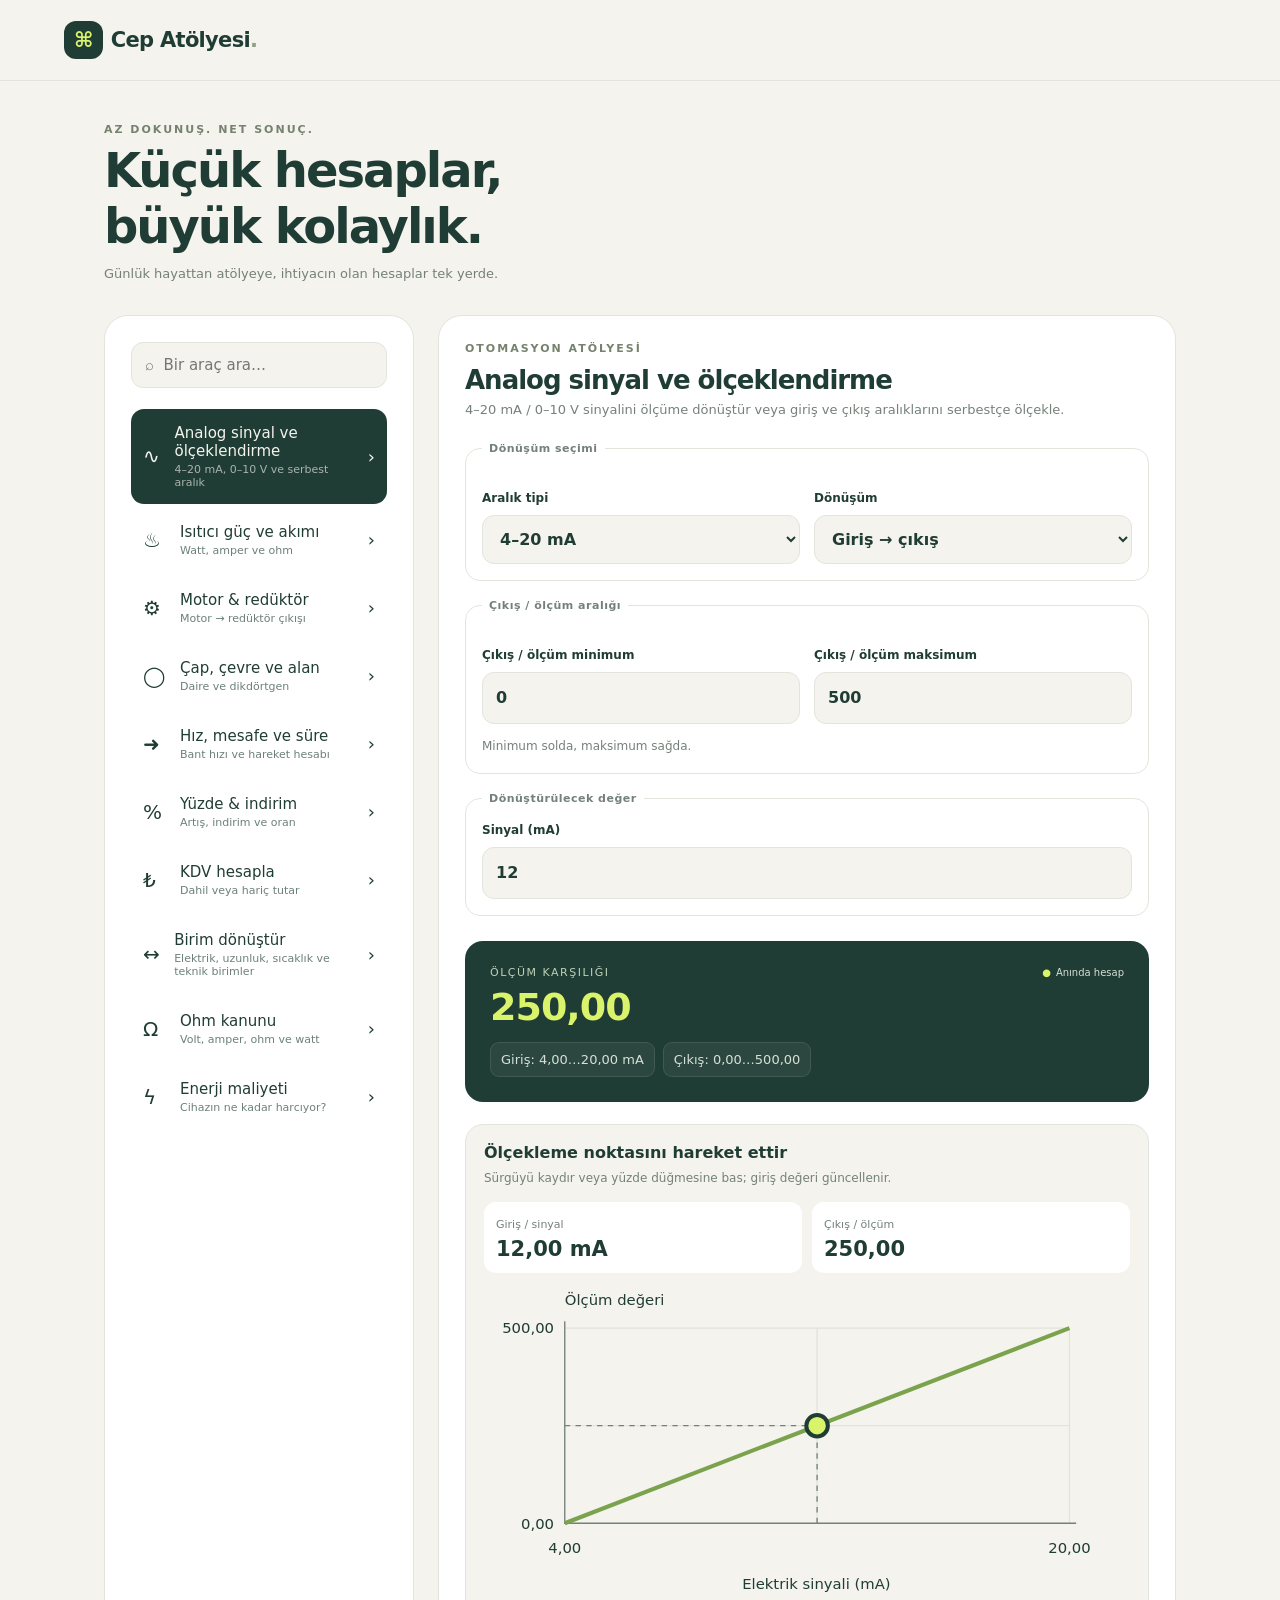
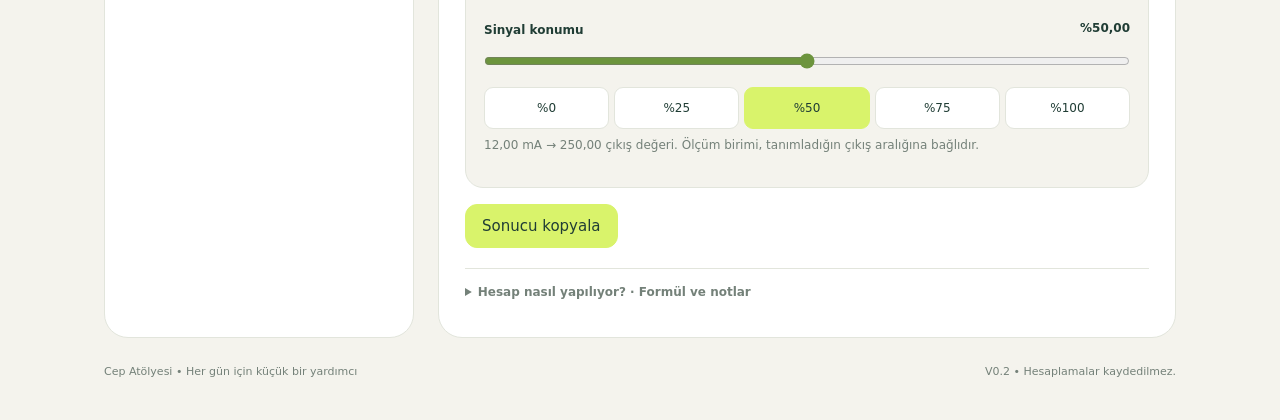
==== commit 4ee22ed2: "Update index.html title and clean up structure Updated the title to include version information and " ====
--- a/tools/index.html
+++ b/tools/index.html
@@ -6,7 +6,7 @@
 <meta name="theme-color" content="#f4f3ed" media="(prefers-color-scheme: light)">
 <meta name="theme-color" content="#0b0b0d" media="(prefers-color-scheme: dark)">
 <link rel="manifest" href="manifest.json">
-<title>Cep Atölyesi</title>
+<title>Cep Atölyesi V0.2</title>
 <style>
 :root{--bg:#f4f3ed;--card:#fff;--ink:#203d35;--line:#e2e5dc;--muted:#748179;--accent:#d9f36b;--warn:#a44c24}
 body.dark{--bg:#0b0b0d;--card:#18181b;--ink:#f1f1f2;--line:#343438;--muted:#a3a3aa;--warn:#ffc48d}
@@ -28,12 +28,8 @@
 nav button{width:100%;display:flex;align-items:center;text-align:left;gap:13px;border:0;background:transparent;border-radius:13px;padding:15px 12px;color:var(--ink);margin:4px 0}
 nav button.active{background:var(--ink);color:var(--bg)}
 nav small{display:block;font-size:11px;opacity:.65;margin-top:3px}.ico{font-size:20px;width:24px}.star{margin-left:auto;font-size:18px}
-.tabs{display:flex;gap:6px;margin-bottom:13px}
-.tabs button{border:0;border-radius:20px;padding:7px 11px;background:var(--bg);color:var(--muted);font-size:12px}
-.tabs button.selected{background:var(--accent);color:#203d35}
 .head{display:flex;justify-content:space-between;gap:10px}.head>div{min-width:0}
 h2{font-size:26px;letter-spacing:-1px;margin:0 0 7px}.empty,.muted{color:var(--muted);font-size:13px}
-.fav{flex-shrink:0;border:1px solid var(--line);background:var(--card);border-radius:12px;width:44px;height:44px;font-size:23px;color:var(--ink)}
 .fields{display:flex;flex-direction:column;gap:18px;margin-top:25px}
 .field-group{margin:0;padding:16px;border:1px solid var(--line);border-radius:15px;min-width:0}
 .field-group legend{padding:0 7px;font-size:11px;font-weight:750;letter-spacing:.5px;color:var(--muted)}
@@ -73,9 +69,6 @@
 button:disabled{opacity:.45;cursor:default}
 .formula-box{margin-top:20px;border-top:1px solid var(--line);padding-top:16px;color:var(--muted);font-size:12px}
 .formula-box summary{cursor:pointer;min-height:26px;font-weight:650}.formula-box p{line-height:1.7;margin:8px 0}
-.bottom{margin-top:24px}
-.history{display:flex;justify-content:space-between;gap:12px;width:100%;text-align:left;border:0;border-bottom:1px solid var(--line);background:transparent;color:var(--ink);padding:14px 0;font-size:13px}
-.history span{display:block;color:var(--muted);font-size:11px;line-height:1.6;margin-top:3px}.history strong{overflow-wrap:anywhere;text-align:right}
 footer{display:flex;flex-wrap:wrap;justify-content:space-between;gap:20px;margin-top:27px;font-size:11px;color:var(--muted)}
 #toast{position:fixed;bottom:22px;left:50%;transform:translateX(-50%);background:var(--ink);color:var(--bg);border-radius:30px;padding:12px 20px;display:none;z-index:4}
 @media(max-width:720px){header{padding:20px}.wrap{padding:28px 16px}.layout{grid-template-columns:1fr;gap:16px}.panel{padding:20px;border-radius:20px}
@@ -88,10 +81,10 @@
 <main class="wrap">
 <section class="intro"><div class="eyebrow">AZ DOKUNUŞ. NET SONUÇ.</div><h1>Küçük hesaplar,<br>büyük kolaylık.</h1><p class="muted" style="margin:0">Günlük hayattan atölyeye, ihtiyacın olan hesaplar tek yerde.</p></section>
 <div class="layout">
-<aside class="panel"><input class="search" id="search" placeholder="⌕  Bir araç ara…" aria-label="Araç ara"><div class="tabs"><button id="all" class="selected">Tüm araçlar</button><button id="favorites">☆ Favoriler</button></div><nav id="nav"></nav></aside>
+<aside class="panel"><input class="search" id="search" placeholder="⌕  Bir araç ara…" aria-label="Araç ara"><nav id="nav"></nav></aside>
 <section>
 <div class="panel">
-<div class="head"><div><div class="eyebrow" id="category" style="margin-bottom:10px"></div><h2 id="title"></h2><div class="empty" id="desc"></div></div><button id="fav" class="fav"></button></div>
+<div class="head"><div><div class="eyebrow" id="category" style="margin-bottom:10px"></div><h2 id="title"></h2><div class="empty" id="desc"></div></div></div>
 <div id="fields" class="fields"></div>
 <div class="result" aria-live="polite"><div class="result-heading"><small id="resultlabel">SONUÇ</small><span class="live-tag">Anında hesap</span></div><div class="number" id="number">—</div><div class="detail" id="detail"></div></div>
 <section id="sv" class="sv" hidden aria-labelledby="sv-title">
@@ -106,13 +99,13 @@
 <div class="stops" id="stops"><button type="button" data-p="0">%0</button><button type="button" data-p="25">%25</button><button type="button" data-p="50">%50</button><button type="button" data-p="75">%75</button><button type="button" data-p="100">%100</button></div>
 <p id="sv-state" class="sv-state"></p>
 </section>
-<div class="actions"><button class="primary" id="save">＋ Kaydet</button><button id="copy">Sonucu kopyala</button></div>
+<div class="actions"><button class="primary" id="copy">Sonucu kopyala</button></div>
 <details class="formula-box"><summary>Hesap nasıl yapılıyor? · Formül ve notlar</summary><p id="formula"></p></details>
 </div>
-<div class="panel bottom"><div class="head"><div><div class="eyebrow">ELİNİN ALTINDA</div><h3 style="margin:7px 0">Son hesapların</h3></div><button class="theme" id="clear">Temizle</button></div><div id="history"></div></div>
+
 </section>
 </div>
-<footer><span>Cep Atölyesi • Her gün için küçük bir yardımcı</span><span>Kayıtların bu tarayıcıda saklanır.</span></footer>
+<footer><span>Cep Atölyesi • Her gün için küçük bir yardımcı</span><span>V0.2 • Hesaplamalar kaydedilmez.</span></footer>
 </main>
 <div id="toast" role="status"></div>
 <script>
@@ -130,8 +123,6 @@
  if(a!==0&&a<1e-9)return x.toExponential(3).replace('.',',');
  const d=a===0||a>=1?2:Math.min(10,2-Math.floor(Math.log10(a)));
  return x.toLocaleString('tr-TR',{minimumFractionDigits:2,maximumFractionDigits:d})}
-const read=(k,d,ok)=>{try{const x=JSON.parse(localStorage.getItem(k));return ok(x)?x:d}catch{return d}};
-const store=(k,v)=>{try{localStorage.setItem(k,JSON.stringify(v))}catch{toast('Tarayıcı kaydetmeye izin vermiyor.')}};
 let tt;function toast(t){const e=$('toast');e.textContent=t;e.style.display='block';clearTimeout(tt);tt=setTimeout(()=>e.style.display='none',2200)}
 const pos=(...a)=>a.every(x=>x>0);
 
@@ -212,24 +203,23 @@
 ];
 
 /* ---------- Durum ---------- */
-let cur=T[0],els={},groupEls=[],valid=false,out=null,only=false;
-let favs=read('ca-favs',[],Array.isArray).filter(x=>typeof x==='string');
-let hist=read('ca-history',[],x=>Array.isArray(x)&&x.every(h=>h&&typeof h.id==='string'&&typeof h.result==='string')).slice(0,15);
+let cur=T[0],els={},groupEls=[],valid=false,out=null;
+// Önceki sürümlerin sakladığı hesap geçmişi ve favorileri temizle.
+try{localStorage.removeItem('ca-history');localStorage.removeItem('ca-favs');localStorage.removeItem('ca-dark')}catch{}
 
 /* ---------- Gezinme ---------- */
 function nav(){const focus=document.activeElement?.closest?.('#nav button')?.dataset.id,q=$('search').value.toLocaleLowerCase('tr'),box=$('nav');box.replaceChildren();
- const list=T.filter(t=>(!only||favs.includes(t.id))&&[t.title,t.sub,t.cat,t.desc].join(' ').toLocaleLowerCase('tr').includes(q));
+ const list=T.filter(t=>[t.title,t.sub,t.cat,t.desc].join(' ').toLocaleLowerCase('tr').includes(q));
  for(const t of list){const b=document.createElement('button');b.dataset.id=t.id;b.type='button';
   const i=document.createElement('span');i.className='ico';i.textContent=t.icon;const m=document.createElement('span');m.append(t.title);const s=document.createElement('small');s.textContent=t.sub;m.append(s);
-  const st=document.createElement('span');st.className='star';st.textContent=favs.includes(t.id)?'★':'›';b.append(i,m,st);b.onclick=()=>openTool(t);box.append(b)}
- if(!list.length){const p=document.createElement('p');p.className='empty';p.textContent=only?'Henüz favori araç yok.':'Aramana uyan araç yok.';box.append(p)}
+  const st=document.createElement('span');st.className='star';st.textContent='›';b.append(i,m,st);b.onclick=()=>openTool(t);box.append(b)}
+ if(!list.length){const p=document.createElement('p');p.className='empty';p.textContent='Aramana uyan araç yok.';box.append(p)}
  markActive();if(focus)box.querySelector(`[data-id="${focus}"]`)?.focus()}
 function markActive(){$('nav').querySelectorAll('button').forEach(b=>{const on=b.dataset.id===cur.id;b.classList.toggle('active',on);if(on)b.setAttribute('aria-current','true');else b.removeAttribute('aria-current')})}
-function favState(){const f=favs.includes(cur.id);$('fav').textContent=f?'★':'☆';$('fav').setAttribute('aria-pressed',f);$('fav').setAttribute('aria-label',f?'Favorilerden çıkar':'Favorilere ekle')}
 
 /* ---------- Form ---------- */
 function openTool(t,inputs){cur=t;els={};groupEls=[];lastX=null;
- $('title').textContent=t.title;$('desc').textContent=t.desc;$('category').textContent=t.cat;$('formula').textContent=t.formula;favState();
+ $('title').textContent=t.title;$('desc').textContent=t.desc;$('category').textContent=t.cat;$('formula').textContent=t.formula;
  const box=$('fields');box.replaceChildren();
  for(const [h,fs,hint] of t.groups){const g=document.createElement('fieldset');g.className='field-group';const lg=document.createElement('legend');lg.textContent=h;const row=document.createElement('div');row.className='field-row';g.append(lg,row);
   for(const [id,label,def,idx] of fs){const l=document.createElement('label');l.htmlFor=id;const s=document.createElement('span');s.className='field-label';s.textContent=label;
@@ -257,7 +247,7 @@
   out=cur.calc(v);if(/—/.test(out.main+out.det.join()))throw Error('Sonuç hesaplanamıyor; değerleri kontrol et.');
   $('number').textContent=out.main;det.replaceChildren(...out.det.map(t=>{const s=document.createElement('span');s.textContent=t;return s}));valid=true}
  catch(e){$('number').textContent='—';det.textContent=e.message;det.classList.add('error');valid=false;out=null}
- $('save').disabled=$('copy').disabled=!valid;visual()}
+ $('copy').disabled=!valid;visual()}
 
 /* ---------- Sinyal grafiği ---------- */
 let lastX=null;
@@ -278,20 +268,9 @@
 $('sv-slider').addEventListener('input',e=>setPercent(Number(e.target.value)));
 $('stops').addEventListener('click',e=>{const b=e.target.closest('button');if(b)setPercent(Number(b.dataset.p))});
 
-/* ---------- Kayıtlar ---------- */
-function renderHistory(){const box=$('history');box.replaceChildren();
- if(!hist.length){const p=document.createElement('p');p.className='empty';p.textContent='Bir hesabı kaydet; ihtiyaç duyduğunda burada bul.';box.append(p);return}
- hist.forEach(h=>{const b=document.createElement('button');b.type='button';b.className='history';b.title='Girdileri geri yükle';
-  const d=document.createElement('div');d.textContent=h.title;const s=document.createElement('span');s.textContent=h.detail||'';d.append(s);const r=document.createElement('strong');r.textContent=h.result;
-  b.append(d,r);b.onclick=()=>{const t=T.find(t=>t.id===h.id);if(t){openTool(t,h.inputs||{});window.scrollTo({top:0,behavior:'smooth'})}};box.append(b)})}
-$('save').onclick=()=>{if(!valid)return;const inputs={};for(const id in els)inputs[id]=els[id].el.value;
- hist.unshift({id:cur.id,title:cur.title,result:out.main,detail:out.det.join(' • '),inputs});hist=hist.slice(0,15);store('ca-history',hist);renderHistory();toast('Hesap kaydedildi')};
+/* ---------- Sonuç kopyalama ve arama ---------- */
 $('copy').onclick=async()=>{if(!valid)return;try{await navigator.clipboard.writeText(`${cur.title}: ${out.main}\n${out.det.join('\n')}`);toast('Sonuç kopyalandı')}catch{toast('Kopyalama izni verilmedi.')}};
-$('clear').onclick=()=>{hist=[];store('ca-history',hist);renderHistory()};
-$('fav').onclick=()=>{favs=favs.includes(cur.id)?favs.filter(i=>i!==cur.id):[...favs,cur.id];store('ca-favs',favs);favState();nav()};
 $('search').oninput=nav;
-function filter(v){only=v;$('all').classList.toggle('selected',!v);$('favorites').classList.toggle('selected',v);nav()}
-$('all').onclick=()=>filter(false);$('favorites').onclick=()=>filter(true);
 
 /* ---------- Tema ve PWA ---------- */
 const systemTheme=window.matchMedia('(prefers-color-scheme: dark)');
@@ -300,7 +279,7 @@
 systemTheme.addEventListener('change',applySystemTheme);
 if('serviceWorker' in navigator&&/^https?:$/.test(location.protocol))navigator.serviceWorker.register('sw.js').catch(()=>{});
 
-nav();openTool(T[0]);renderHistory();
+nav();openTool(T[0]);
 })();
 </script>
 </body>
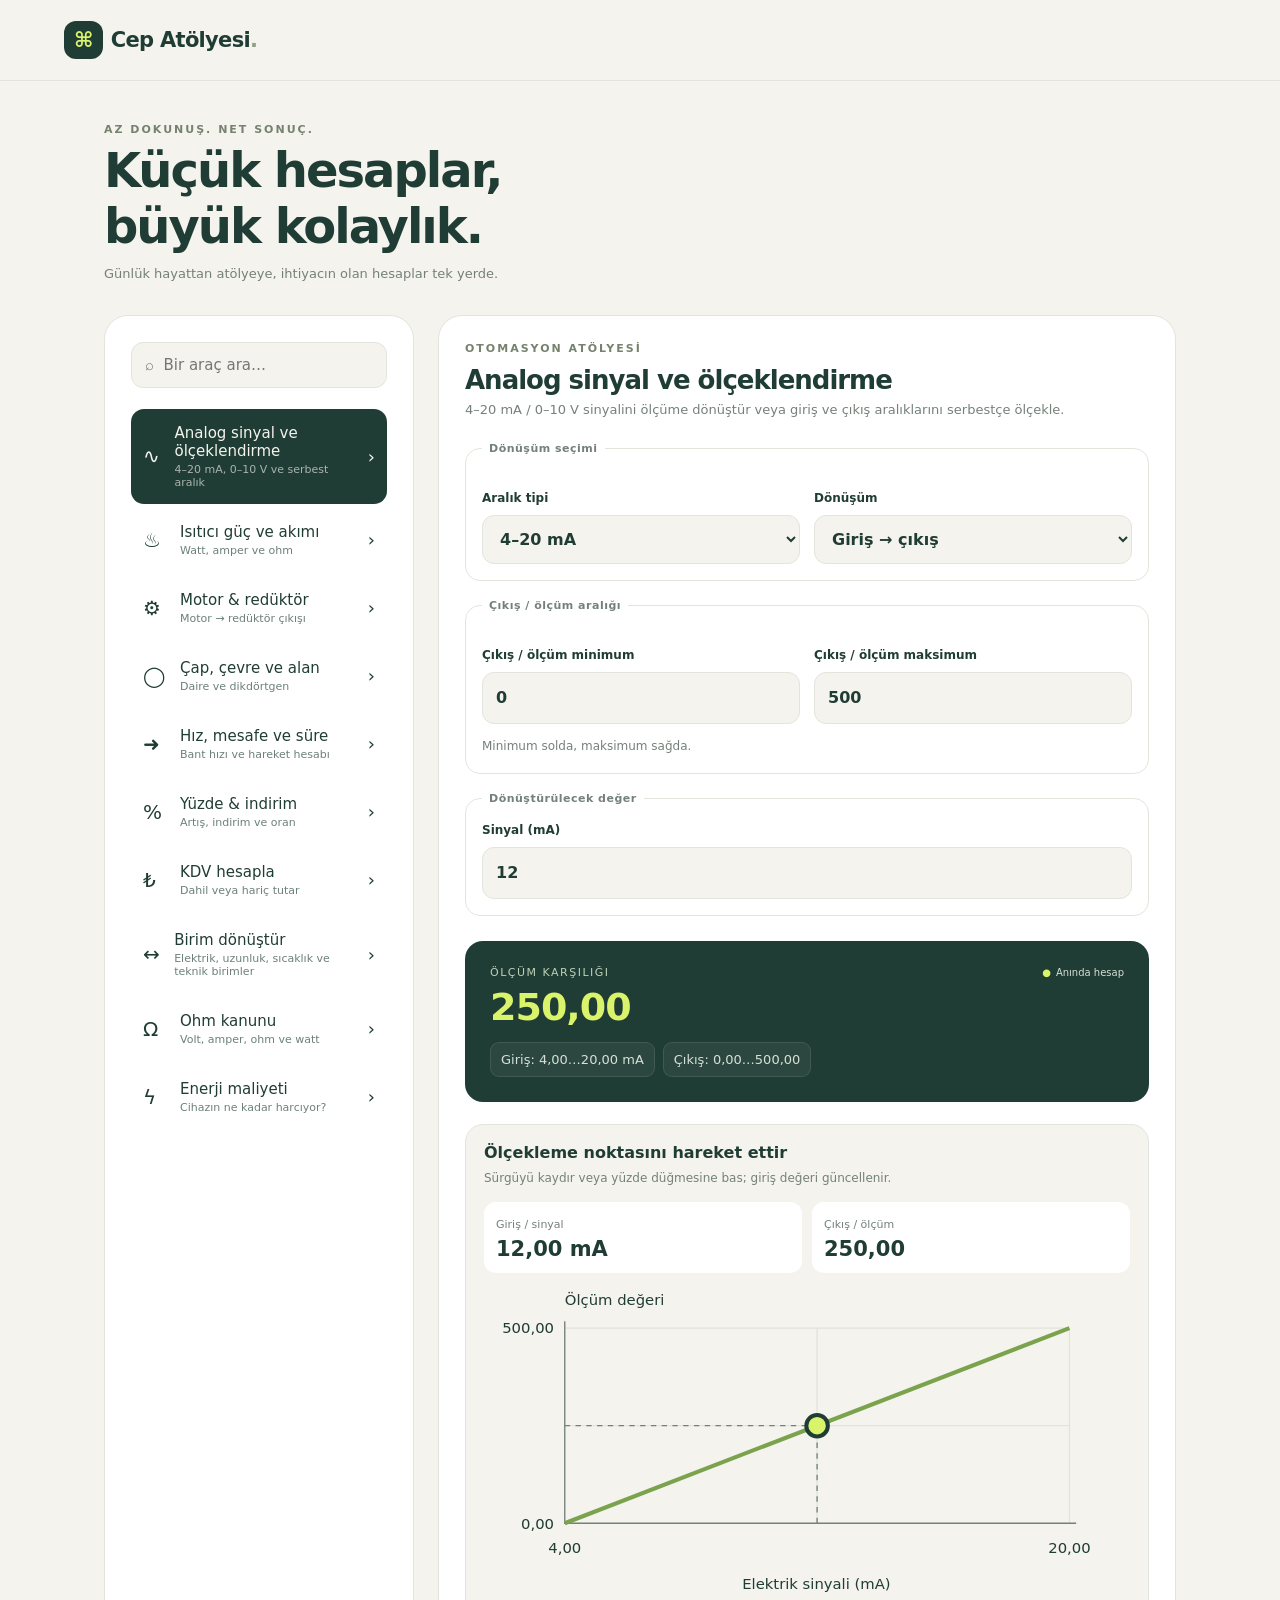
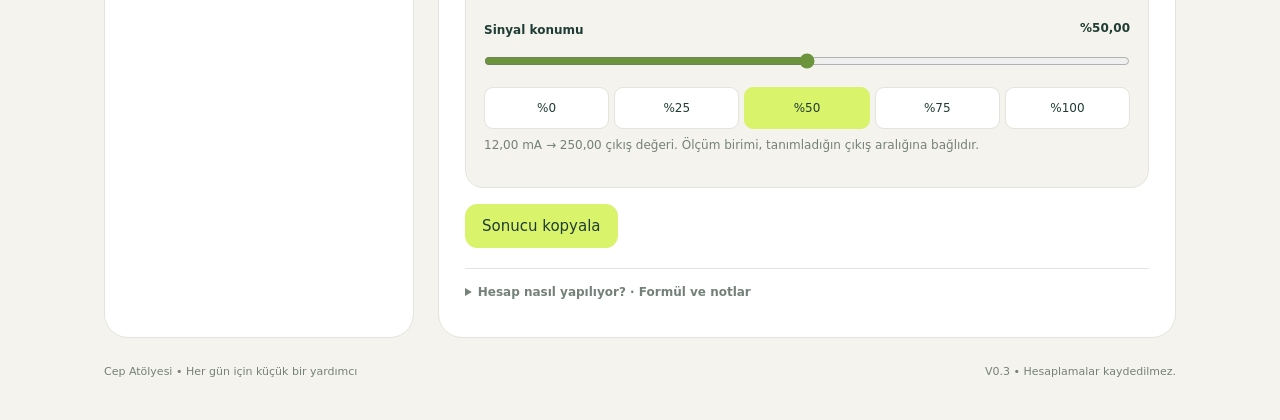
==== commit 32e7c9e7: "Add files via upload" ====
--- a/tools/index.html
+++ b/tools/index.html
@@ -6,7 +6,7 @@
 <meta name="theme-color" content="#f4f3ed" media="(prefers-color-scheme: light)">
 <meta name="theme-color" content="#0b0b0d" media="(prefers-color-scheme: dark)">
 <link rel="manifest" href="manifest.json">
-<title>Cep Atölyesi V0.2</title>
+<title>Cep Atölyesi V0.3</title>
 <style>
 :root{--bg:#f4f3ed;--card:#fff;--ink:#203d35;--line:#e2e5dc;--muted:#748179;--accent:#d9f36b;--warn:#a44c24}
 body.dark{--bg:#0b0b0d;--card:#18181b;--ink:#f1f1f2;--line:#343438;--muted:#a3a3aa;--warn:#ffc48d}
@@ -105,7 +105,7 @@
 
 </section>
 </div>
-<footer><span>Cep Atölyesi • Her gün için küçük bir yardımcı</span><span>V0.2 • Hesaplamalar kaydedilmez.</span></footer>
+<footer><span>Cep Atölyesi • Her gün için küçük bir yardımcı</span><span>V0.3 • Hesaplamalar kaydedilmez.</span></footer>
 </main>
 <div id="toast" role="status"></div>
 <script>
@@ -277,10 +277,31 @@
 const applySystemTheme=()=>document.body.classList.toggle('dark',systemTheme.matches);
 applySystemTheme();
 systemTheme.addEventListener('change',applySystemTheme);
-if('serviceWorker' in navigator&&/^https?:$/.test(location.protocol))navigator.serviceWorker.register('sw.js').catch(()=>{});
+if ('serviceWorker' in navigator && /^https?:$/.test(location.protocol)) {
+  // Yeni Service Worker kontrolü devraldığında sayfayı yalnızca bir kez yenile.
+  let reloadOnUpdate = Boolean(navigator.serviceWorker.controller);
+  let reloading = false;
+  navigator.serviceWorker.addEventListener('controllerchange', () => {
+    if (reloadOnUpdate && !reloading) {
+      reloading = true;
+      location.reload();
+    }
+    reloadOnUpdate = true;
+  });
+  navigator.serviceWorker.register('./sw.js', {updateViaCache: 'none'})
+    .then(reg => {
+      const check = () => { if (navigator.onLine) reg.update().catch(() => {}); };
+      check();
+      window.addEventListener('online', check);
+      document.addEventListener('visibilitychange', () => {
+        if (document.visibilityState === 'visible') check();
+      });
+    })
+    .catch(() => {});
+}
 
 nav();openTool(T[0]);
 })();
 </script>
 </body>
-</html>
+</html>
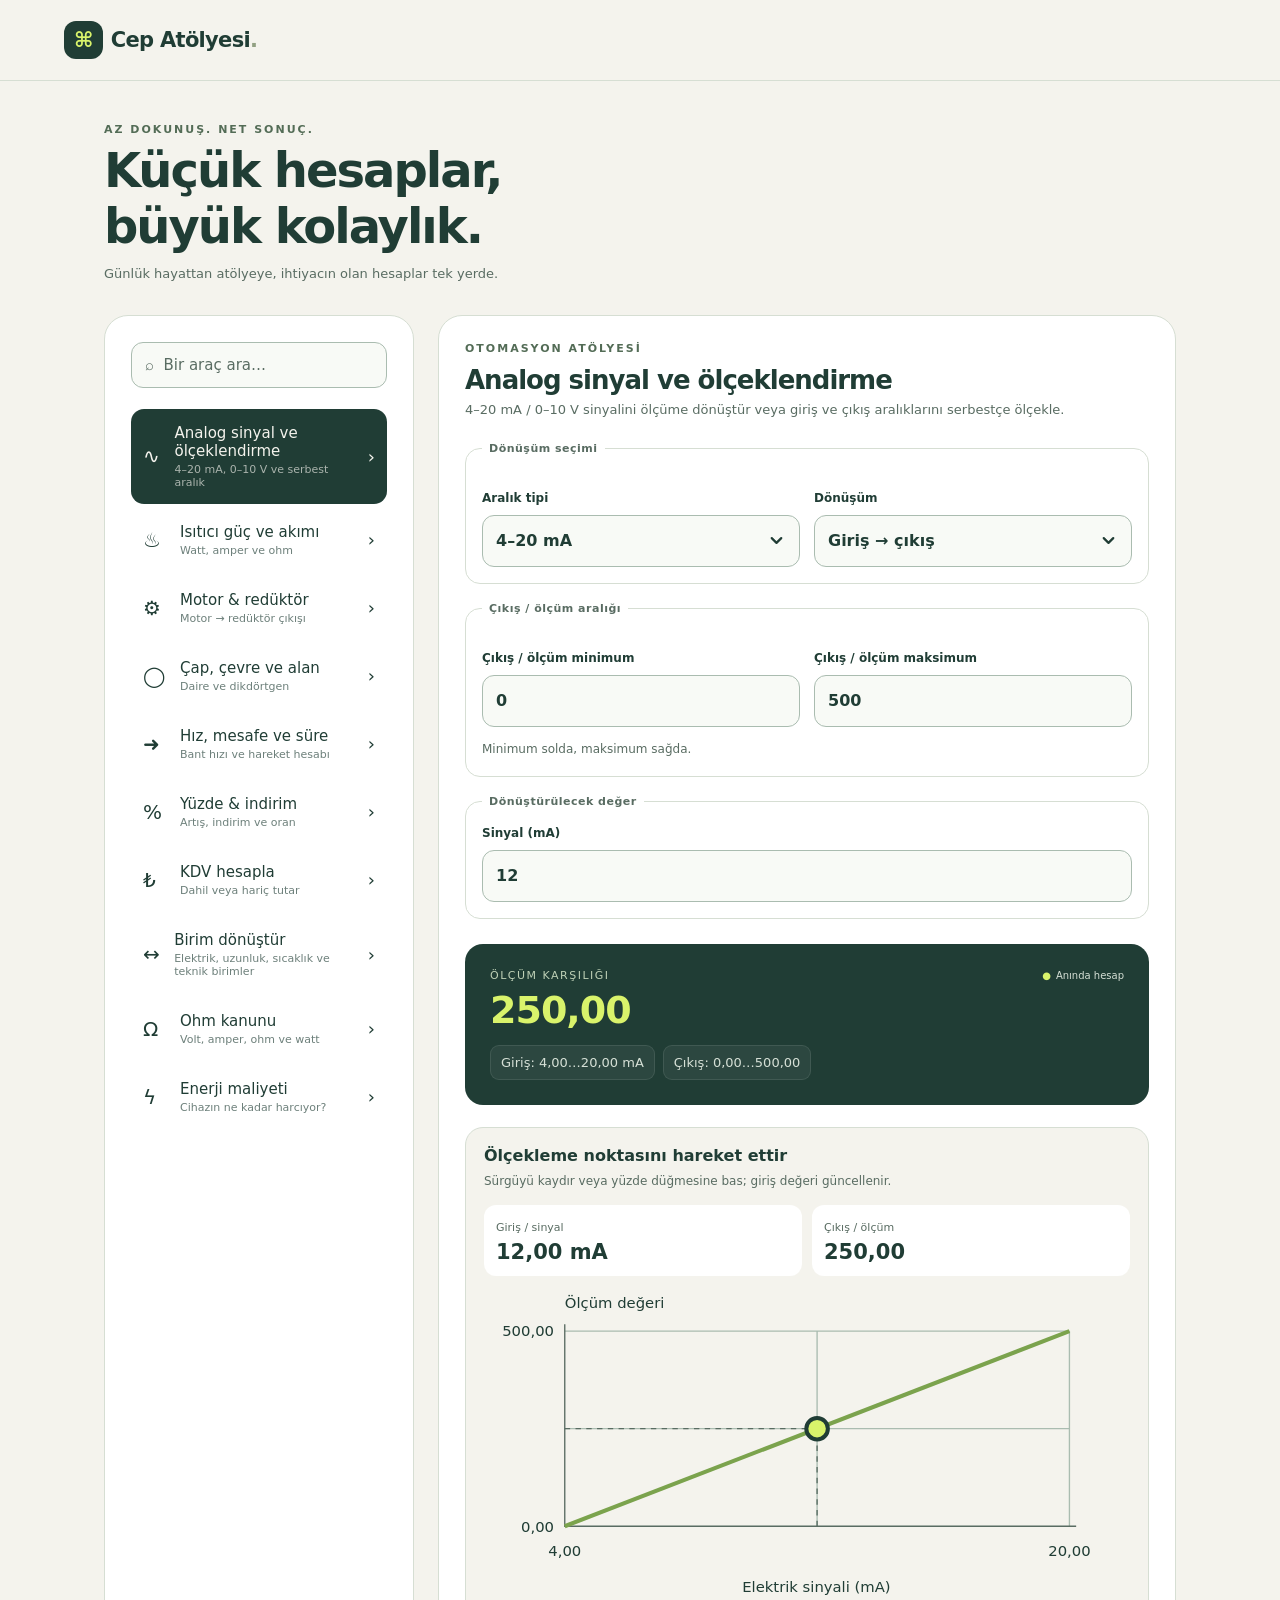
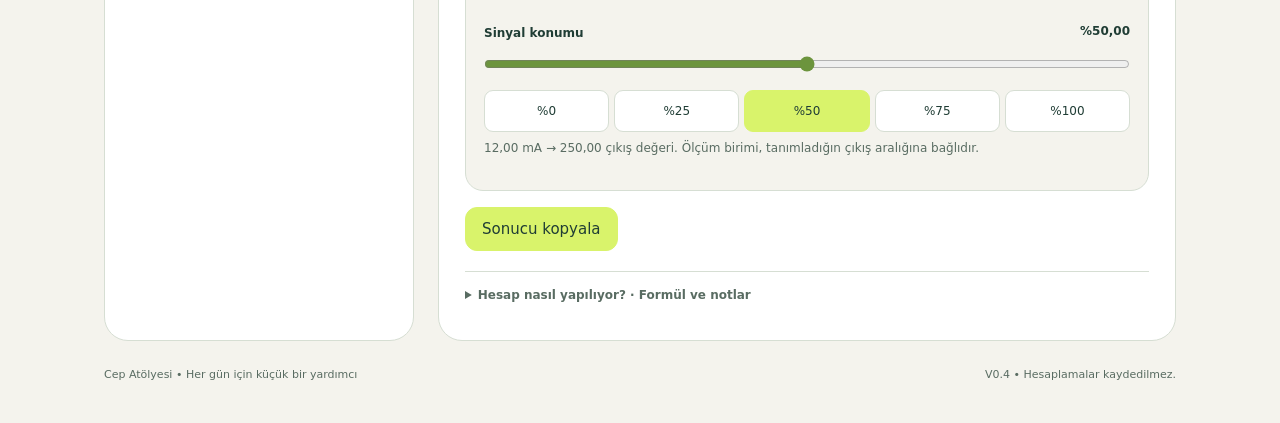
==== commit 975e86c4: "Update title and footer version to V0.4" ====
--- a/tools/index.html
+++ b/tools/index.html
@@ -6,24 +6,30 @@
 <meta name="theme-color" content="#f4f3ed" media="(prefers-color-scheme: light)">
 <meta name="theme-color" content="#0b0b0d" media="(prefers-color-scheme: dark)">
 <link rel="manifest" href="manifest.json">
-<title>Cep Atölyesi V0.3</title>
+<title>Cep Atölyesi V0.4</title>
 <style>
-:root{--bg:#f4f3ed;--card:#fff;--ink:#203d35;--line:#e2e5dc;--muted:#748179;--accent:#d9f36b;--warn:#a44c24}
-body.dark{--bg:#0b0b0d;--card:#18181b;--ink:#f1f1f2;--line:#343438;--muted:#a3a3aa;--warn:#ffc48d}
+:root{color-scheme:light;--bg:#f4f3ed;--card:#fff;--ink:#203d35;--line:#d6ded3;--muted:#596c62;--accent:#d9f36b;--warn:#a44c24;--field:#f8faf6;--field-border:#aabcb0;--focus:#517c32;--eyebrow:#536c56}
+body.dark{color-scheme:dark;--bg:#0b0b0d;--card:#18181b;--ink:#f1f1f2;--line:#414149;--muted:#b3b3bc;--warn:#ffc48d;--field:#242428;--field-border:#6a6a75;--focus:#d9f36b;--eyebrow:#bed1af}
 *{box-sizing:border-box}[hidden]{display:none!important}
 html{touch-action:manipulation}
 body{margin:0;background:var(--bg);color:var(--ink);font:15px system-ui,sans-serif}
 button,input,select{font:inherit}button{cursor:pointer}
-button:focus-visible,input:focus-visible,select:focus-visible,summary:focus-visible{outline:2px solid #a9c858;outline-offset:3px}
+button:focus-visible,input:focus-visible,select:focus-visible,summary:focus-visible{outline:2px solid var(--focus);outline-offset:3px}
 header{padding:28px 5%;display:flex;align-items:center;justify-content:space-between;border-bottom:1px solid var(--line)}
 .brand{font-size:21px;font-weight:800;letter-spacing:-.7px}.logo{background:var(--ink);color:var(--accent);padding:7px 10px;border-radius:12px;margin-right:8px}
 body.dark .logo{background:#242428}
 .wrap{max-width:1120px;margin:auto;padding:42px 24px}
 h1{font-size:clamp(32px,6vw,48px);letter-spacing:-2px;margin:6px 0 10px}p{line-height:1.6}
-.eyebrow{font-size:11px;letter-spacing:2px;font-weight:800;color:#75836e}.intro{margin-bottom:30px}
+.eyebrow{font-size:11px;letter-spacing:2px;font-weight:800;color:var(--eyebrow)}.intro{margin-bottom:30px}
 .layout{display:grid;grid-template-columns:310px 1fr;gap:24px}
 .panel{background:var(--card);border:1px solid var(--line);border-radius:24px;padding:26px;min-width:0}
-.search,input,select{width:100%;border:1px solid var(--line);border-radius:12px;padding:13px;background:var(--bg);color:var(--ink);min-width:0}
+.search,input,select{width:100%;border:1px solid var(--field-border);border-radius:12px;padding:13px;background:var(--field);color:var(--ink);min-width:0}
+input::placeholder{color:var(--muted);opacity:1}
+/* Tarayıcının kendi select oku yerine iki temada da belirgin bir ok. */
+select{appearance:none;-webkit-appearance:none;padding-right:42px;background-image:url("data:image/svg+xml,%3Csvg xmlns='http://www.w3.org/2000/svg' viewBox='0 0 24 24' fill='none' stroke='%23203d35' stroke-width='2.8' stroke-linecap='round' stroke-linejoin='round'%3E%3Cpath d='m6 9 6 6 6-6'/%3E%3C/svg%3E");background-repeat:no-repeat;background-position:right 13px center;background-size:19px 19px;cursor:pointer}
+body.dark select{background-image:url("data:image/svg+xml,%3Csvg xmlns='http://www.w3.org/2000/svg' viewBox='0 0 24 24' fill='none' stroke='%23d9f36b' stroke-width='2.8' stroke-linecap='round' stroke-linejoin='round'%3E%3Cpath d='m6 9 6 6 6-6'/%3E%3C/svg%3E")}
+select option{color:var(--ink);background:var(--card)}
+select:hover,input:hover{border-color:var(--focus)}
 .search{margin-bottom:17px}
 nav button{width:100%;display:flex;align-items:center;text-align:left;gap:13px;border:0;background:transparent;border-radius:13px;padding:15px 12px;color:var(--ink);margin:4px 0}
 nav button.active{background:var(--ink);color:var(--bg)}
@@ -54,7 +60,7 @@
 .sv-values small{color:var(--muted);font-size:11px}.sv-values strong{display:block;font-size:21px;margin-top:5px;overflow-wrap:anywhere}
 .chart{width:100%;display:block;color:var(--ink);margin-top:8px}
 .chart text{fill:currentColor;font:11px system-ui,sans-serif}.chart path{fill:none}
-.chart .grid{stroke:var(--line)}.chart .axis{stroke:var(--muted)}.chart .line{stroke:#7ba34d;stroke-width:3}
+.chart .grid{stroke:var(--field-border)}.chart .axis{stroke:var(--muted)}.chart .line{stroke:#7ba34d;stroke-width:3}
 .chart .cross{stroke:var(--muted);stroke-dasharray:4 4}.chart .pt{fill:var(--accent);stroke:#203d35;stroke-width:3}
 .sv-pos{display:flex;justify-content:space-between;font-size:12px;margin-top:10px}
 #sv-slider{padding:0;border:0;min-height:44px;margin:0;accent-color:#6c943d;background:transparent}
@@ -105,7 +111,7 @@
 
 </section>
 </div>
-<footer><span>Cep Atölyesi • Her gün için küçük bir yardımcı</span><span>V0.3 • Hesaplamalar kaydedilmez.</span></footer>
+<footer><span>Cep Atölyesi • Her gün için küçük bir yardımcı</span><span>V0.4 • Hesaplamalar kaydedilmez.</span></footer>
 </main>
 <div id="toast" role="status"></div>
 <script>
@@ -304,4 +310,4 @@
 })();
 </script>
 </body>
-</html>+</html>
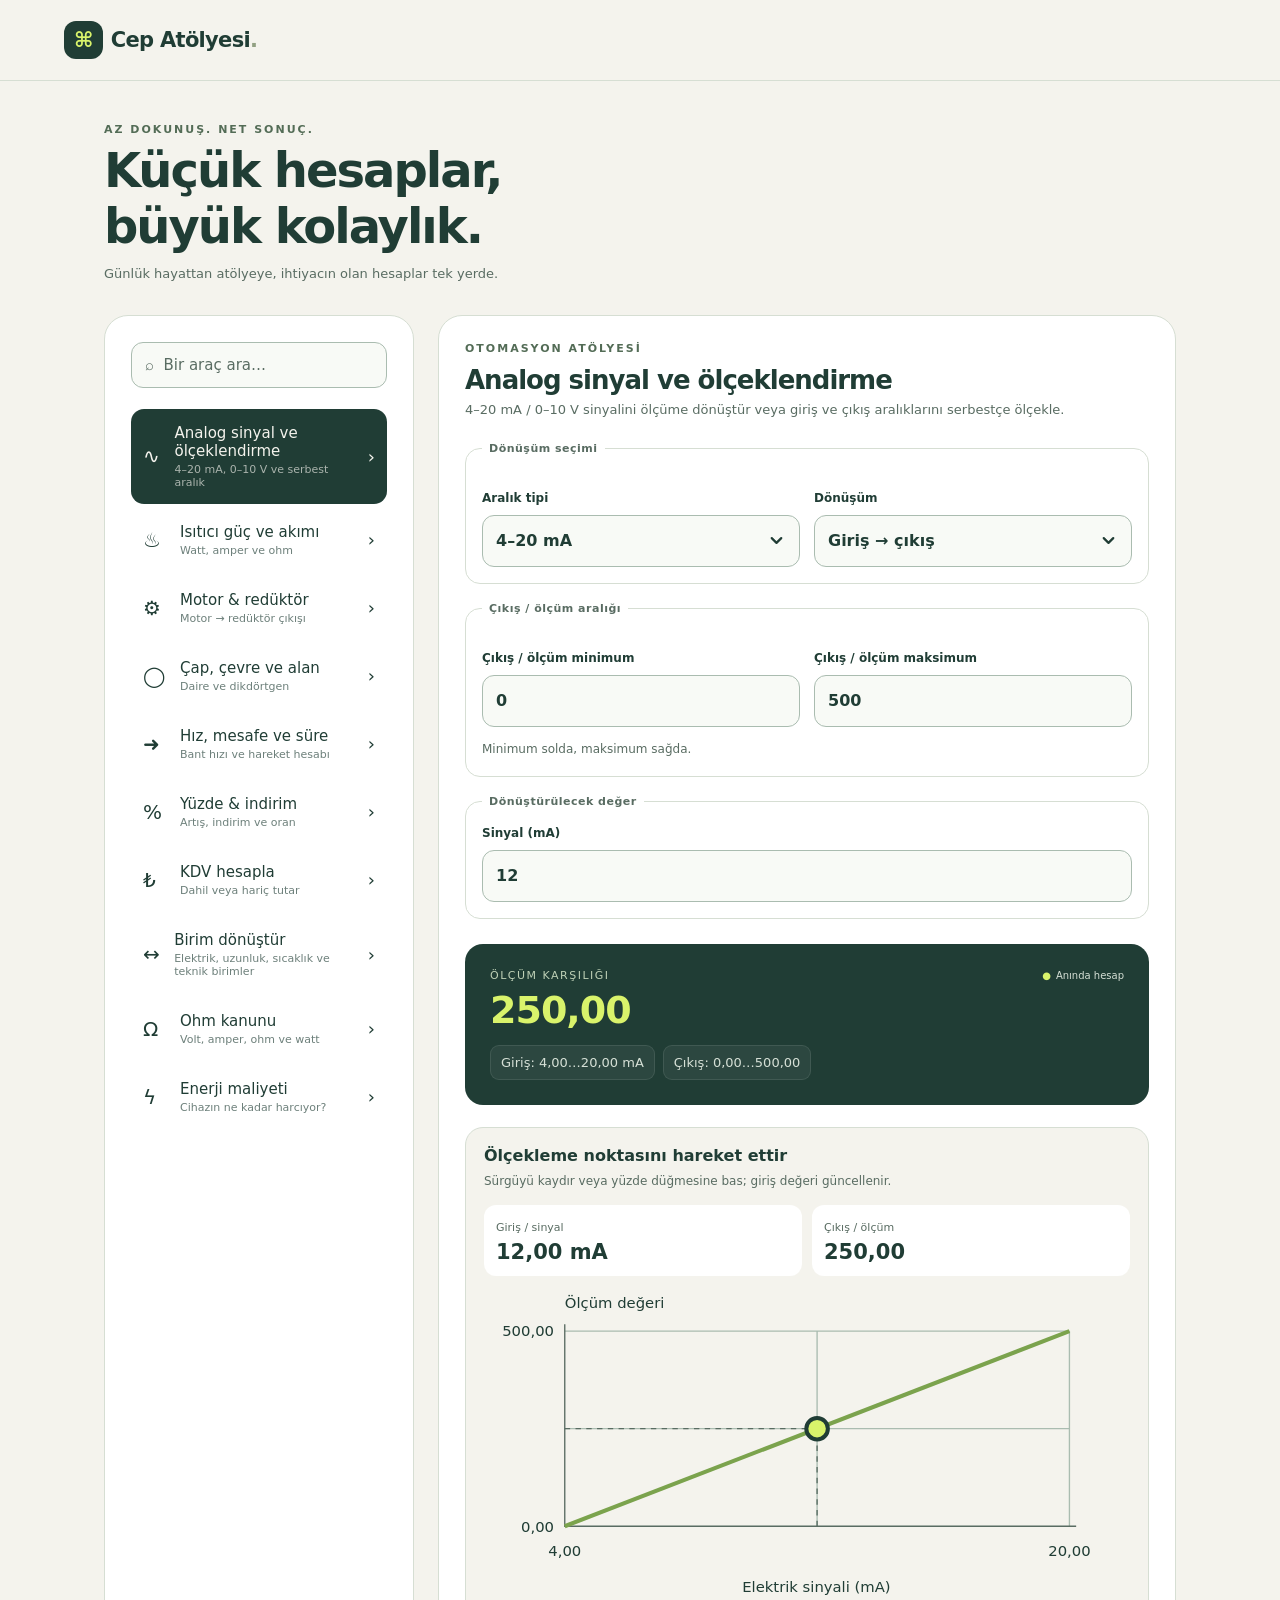
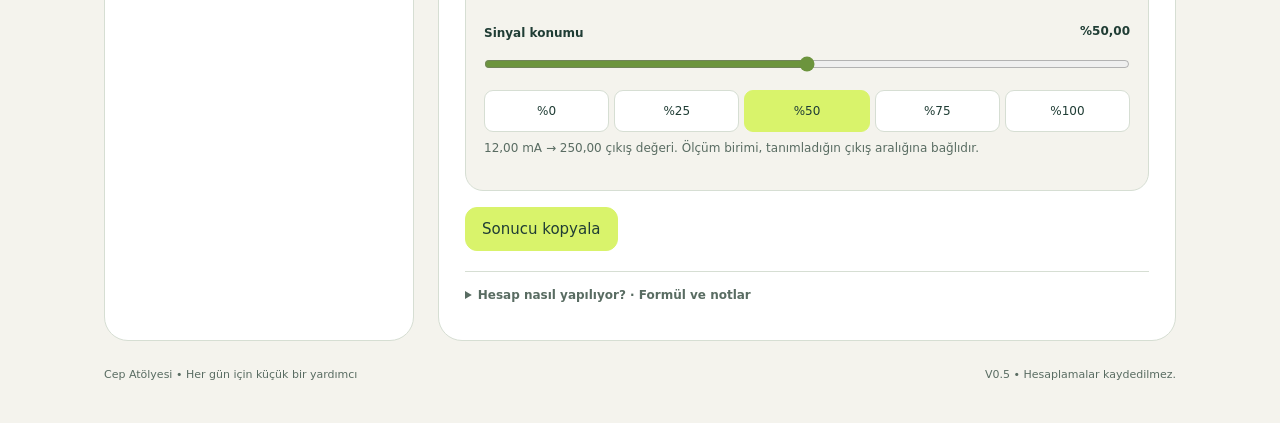
==== commit 02e4366e: "Update app version to 0.5 in index.html" ====
--- a/tools/index.html
+++ b/tools/index.html
@@ -6,7 +6,8 @@
 <meta name="theme-color" content="#f4f3ed" media="(prefers-color-scheme: light)">
 <meta name="theme-color" content="#0b0b0d" media="(prefers-color-scheme: dark)">
 <link rel="manifest" href="manifest.json">
-<title>Cep Atölyesi V0.4</title>
+<meta name="app-version" content="0.5">
+<title>Cep Atölyesi V0.5</title>
 <style>
 :root{color-scheme:light;--bg:#f4f3ed;--card:#fff;--ink:#203d35;--line:#d6ded3;--muted:#596c62;--accent:#d9f36b;--warn:#a44c24;--field:#f8faf6;--field-border:#aabcb0;--focus:#517c32;--eyebrow:#536c56}
 body.dark{color-scheme:dark;--bg:#0b0b0d;--card:#18181b;--ink:#f1f1f2;--line:#414149;--muted:#b3b3bc;--warn:#ffc48d;--field:#242428;--field-border:#6a6a75;--focus:#d9f36b;--eyebrow:#bed1af}
@@ -111,7 +112,7 @@
 
 </section>
 </div>
-<footer><span>Cep Atölyesi • Her gün için küçük bir yardımcı</span><span>V0.4 • Hesaplamalar kaydedilmez.</span></footer>
+<footer><span>Cep Atölyesi • Her gün için küçük bir yardımcı</span><span>V0.5 • Hesaplamalar kaydedilmez.</span></footer>
 </main>
 <div id="toast" role="status"></div>
 <script>
@@ -278,6 +279,32 @@
 $('copy').onclick=async()=>{if(!valid)return;try{await navigator.clipboard.writeText(`${cur.title}: ${out.main}\n${out.det.join('\n')}`);toast('Sonuç kopyalandı')}catch{toast('Kopyalama izni verilmedi.')}};
 $('search').oninput=nav;
 
+/* ---------- Otomatik HTML sürüm kontrolü ---------- */
+// Her yeni HTML sürümünde yukarıdaki app-version meta değerini de güncelle.
+const APP_VERSION = document.querySelector('meta[name="app-version"]').content;
+let checkingHtml = false;
+let navigatingToUpdate = false;
+async function checkHtmlUpdate() {
+  if (checkingHtml || navigatingToUpdate || !navigator.onLine || document.visibilityState === 'hidden') return;
+  checkingHtml = true;
+  try {
+    // Benzersiz sorgu parametresi, tarayıcı/ara önbellekteki eski HTML'yi atlatmaya yardımcı olur.
+    const url = new URL('./index.html', location.href);
+    url.searchParams.set('_check', String(Date.now()));
+    const response = await fetch(url, {cache: 'no-store'});
+    if (!response.ok) return;
+    const html = await response.text();
+    const remoteVersion = html.match(/<meta\s+name=["']app-version["']\s+content=["']([^"']+)["']/i)?.[1];
+    if (!remoteVersion || remoteVersion === APP_VERSION) return;
+    navigatingToUpdate = true;
+    // Sürüm değiştiyse yeni belgeyi doğrudan iste; yerel veri saklanmaz.
+    const nextUrl = new URL('./index.html', location.href);
+    nextUrl.searchParams.set('_v', remoteVersion);
+    location.replace(nextUrl.href);
+  } catch { /* Çevrimdışı/erişim hatasında açık sürüm çalışmaya devam eder. */ }
+  finally { checkingHtml = false; }
+}
+
 /* ---------- Tema ve PWA ---------- */
 const systemTheme=window.matchMedia('(prefers-color-scheme: dark)');
 const applySystemTheme=()=>document.body.classList.toggle('dark',systemTheme.matches);
@@ -306,6 +333,14 @@
     .catch(() => {});
 }
 
+// Açılışta, internet geri geldiğinde, uygulamaya dönüldüğünde ve açıkken 5 dakikada bir denetle.
+window.addEventListener('online', checkHtmlUpdate);
+document.addEventListener('visibilitychange', () => {
+  if (document.visibilityState === 'visible') checkHtmlUpdate();
+});
+setInterval(checkHtmlUpdate, 5 * 60 * 1000);
+checkHtmlUpdate();
+
 nav();openTool(T[0]);
 })();
 </script>
